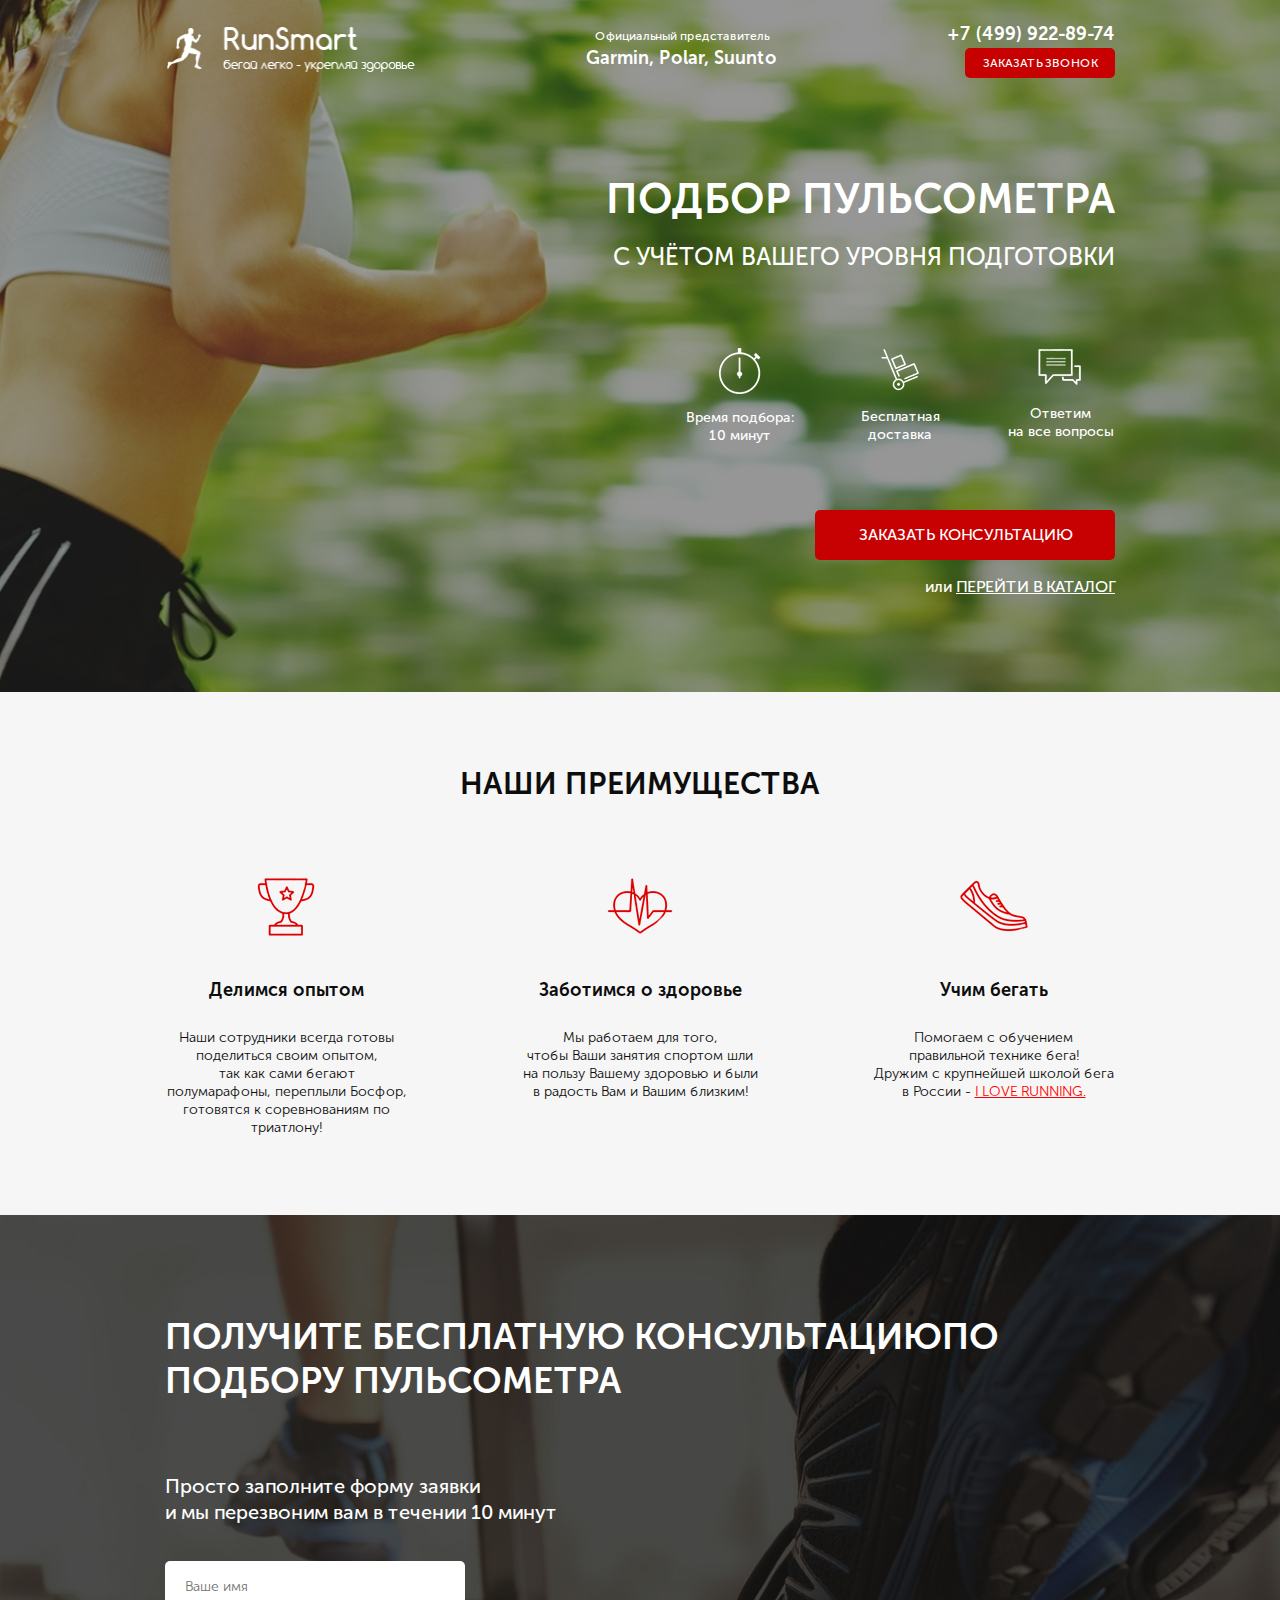
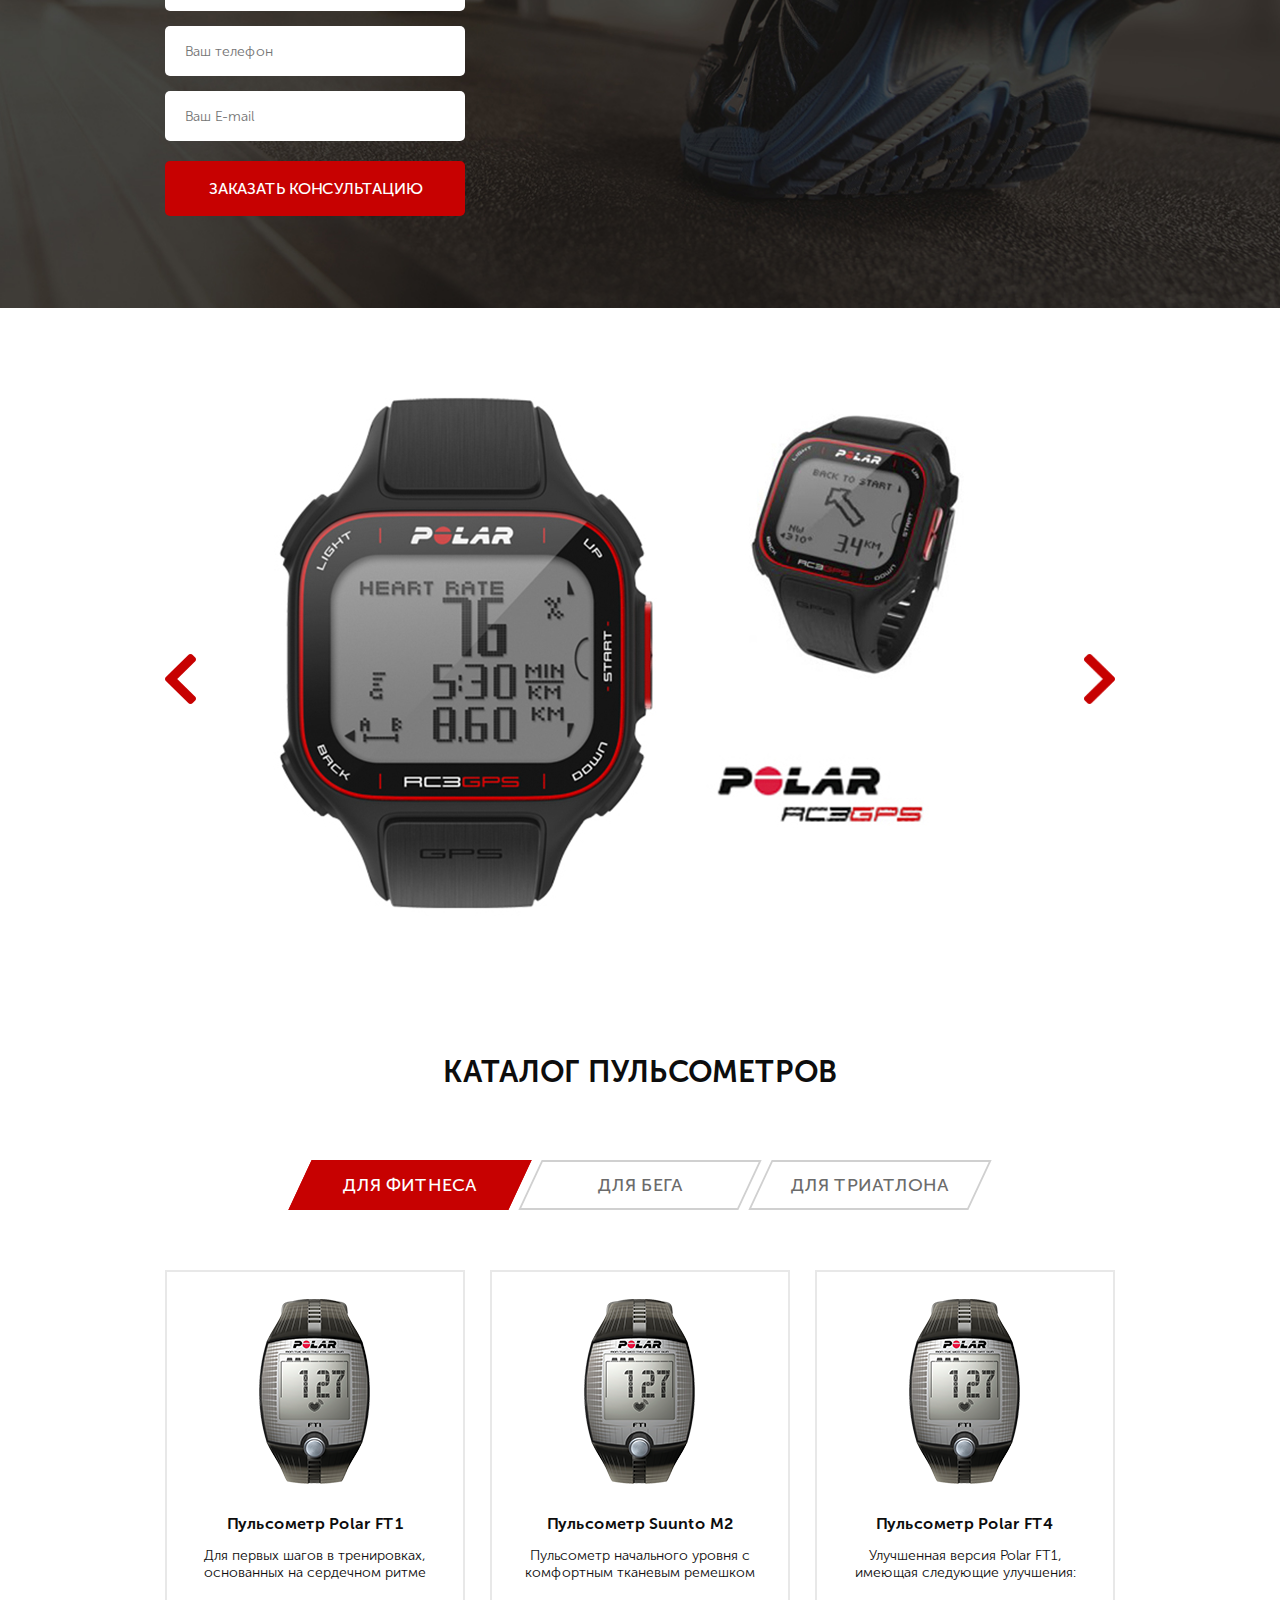
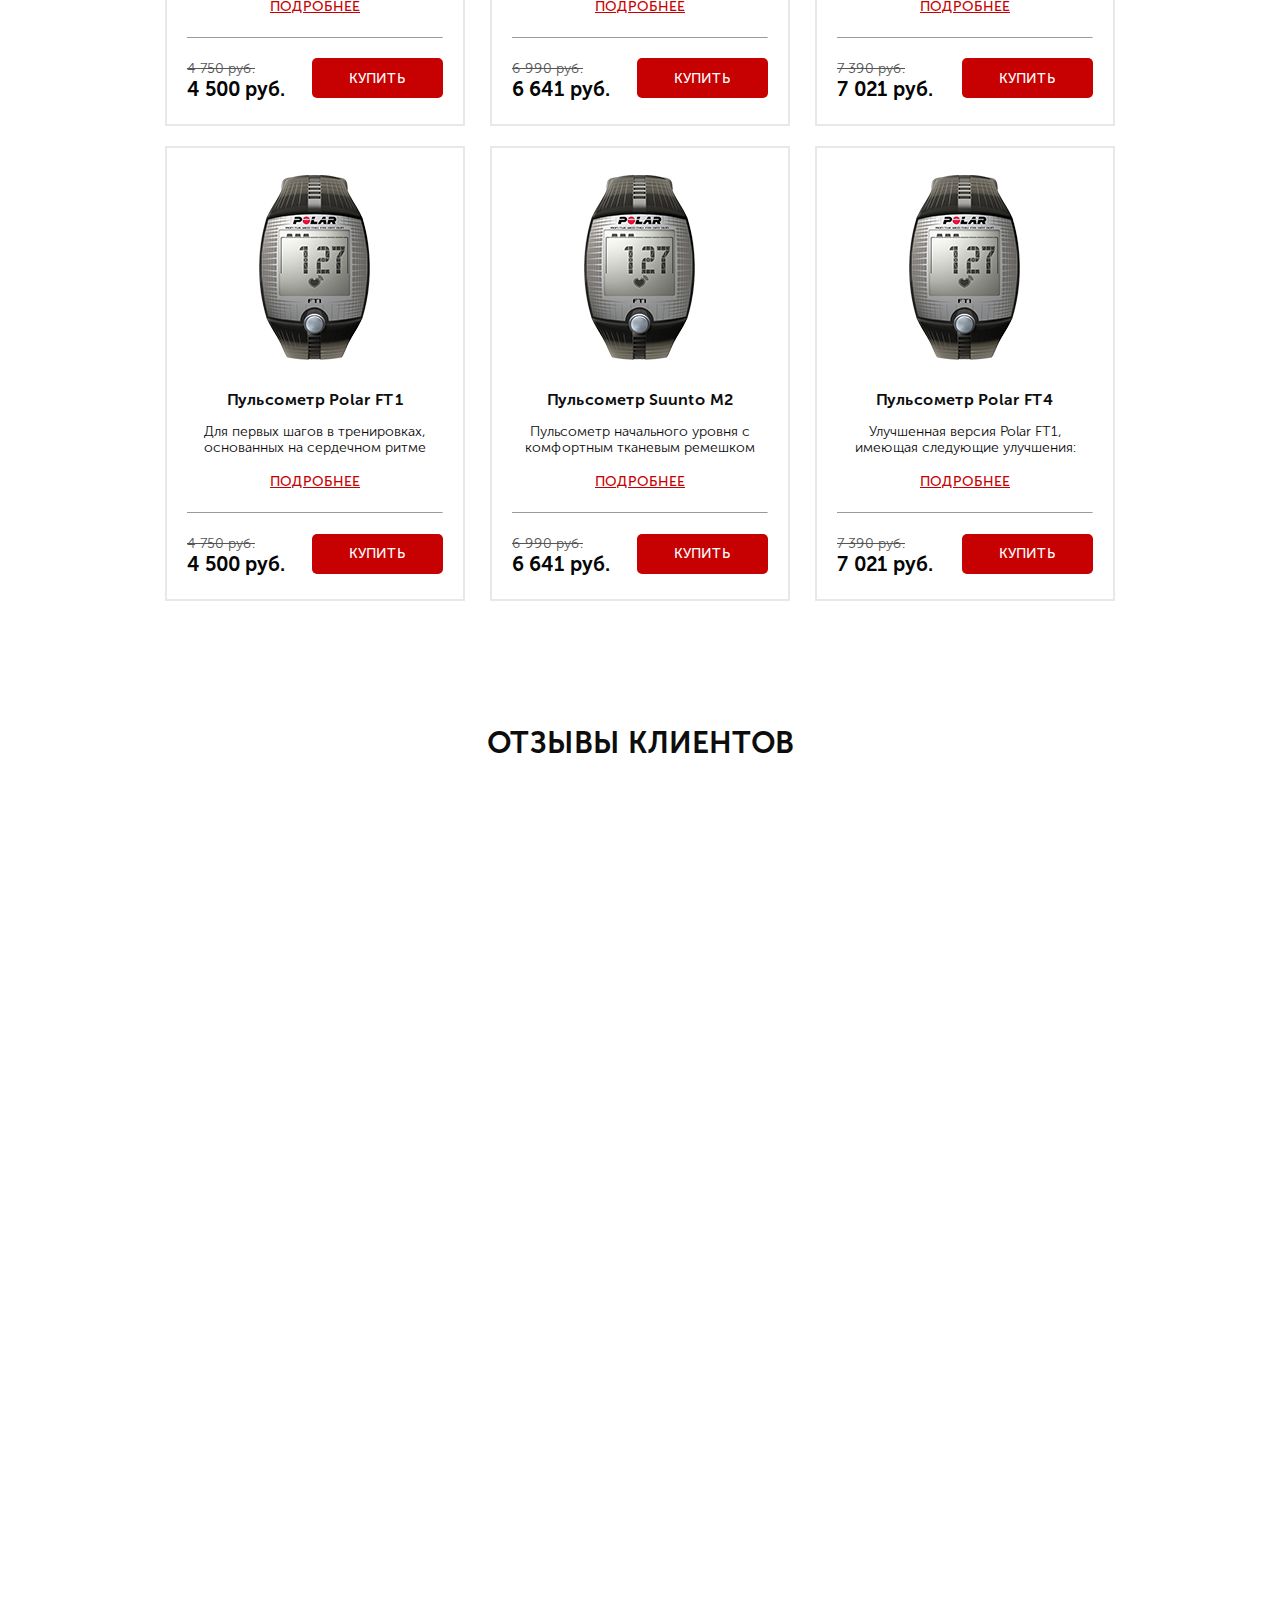
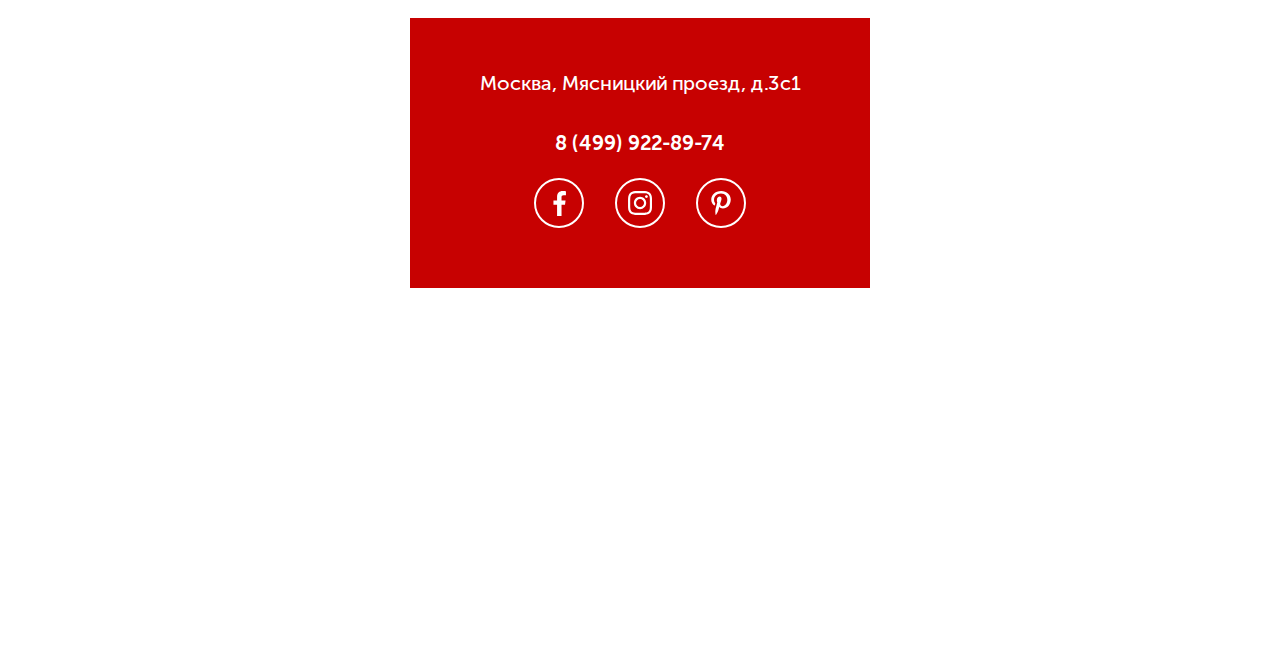
==== Pulse-1/index.html @ 92e4cddf "Add files via upload" ====
<!DOCTYPE html>
<html lang="ru">

<head>
    <meta charset="UTF-8">
    <meta http-equiv="X-UA-Compatible" content="IE=edge">
    <meta name="viewport" content="width=device-width, initial-scale=1.0">
    <title>Pulse</title>
    <link rel="stylesheet" href="css/style.min.css">
</head>

<body>

    <section id="up" class="promo">
        <div class="container">
            <header class="header">
                <a href="#" class="header__logo">
                    <img src="img/logo.png" alt="logo">
                </a>
                <div class="header__official">
                    Официальный представитель
                    <span>Garmin, Polar, Suunto</span>
                </div>
                <div class="header__contacts">
                    <a class="header__phone" href="tel:+74999228974">+7 (499) 922-89-74</a>
                    <button data-modal="consultation" class="button">заказать звонок</button>
                </div>
            </header>

            <div class="promo__wrapper">
                <h1 class="promo__header">
                    Подбор пульсометра
                </h1>
                <h2 class="promo__subheader">
                    с учётом Вашего уровня подготовки
                </h2>

                <div class="promo__icons">
                    <div class="promo__icon">
                        <img src="icons/icon1_s1.png" alt="timer">
                        Время подбора: 10 минут
                    </div>
                    <div class="promo__icon">
                        <img src="icons/icon2_s1.png" alt="hand-card">
                        Бесплатная доставка
                    </div>
                    <div class="promo__icon">
                        <img src="icons/icon3_s1.png" alt="massages">
                        Ответим <br>на все вопросы
                    </div>
                </div>

                <button data-modal="consultation" class="button button_main">заказать кОНСУЛЬТАЦИЮ</button>

                <div class="promo__link">
                    или
                    <a href="#catalog">ПЕРЕЙТИ В КАТАЛОГ</a>
                </div>
            </div>

        </div>
    </section>

    <section class="advantages">
        <div class="container">
            <h2 class="title">НАШИ ПРЕИМУЩЕСТВА</h2>
            <div class="advantages__wrapper">
                <div class="advantages__item">
                    <div class="advantages__icon advantages__icon_animated">
                        <img src="img/s2/cup.png" alt="cup">
                    </div>
                    <div class="advantages__subtitle">Делимся опытом</div>
                    <div class="advantages__descr">Наши сотрудники всегда готовы <br>поделиться своим опытом, <br>так
                        как сами бегают полумарафоны, переплыли Босфор, готовятся к соревнованиям по триатлону!</div>
                </div>
                <div class="advantages__item">
                    <div class="advantages__icon advantages__icon_animated">
                        <img src="img/s2/heart.png" alt="heart">
                    </div>
                    <div class="advantages__subtitle">Заботимся о здоровье</div>
                    <div class="advantages__descr">Мы работаем для того, <br>чтобы Ваши занятия спортом шли на пользу
                        Вашему здоровью и были в радость Вам и Вашим близким!</div>
                </div>
                <div class="advantages__item">
                    <div class="advantages__icon advantages__icon_animated">
                        <img src="img/s2/shoe.png" alt="shoe">
                    </div>
                    <div class="advantages__subtitle">Учим бегать</div>
                    <div class="advantages__descr">Помогаем с обучением <br>правильной технике бега! <br>Дружим с
                        крупнейшей школой бега в России - <a href="#">I LOVE RUNNING.</a></div>
                </div>
            </div>
        </div>
    </section>

    <section class="consultation">
        <div class="container">
            <h2 class="title title_left">Получите бесплатную консультациюпо <br>подбору пульсометра</h2>
            <div class="consultation__descr">Просто заполните форму заявки <br>и мы перезвоним вам в течении 10 минут
            </div>

            <form id="consultation-form" action="#" class="feed-form">
                <input name="name" required placeholder="Ваше имя" type="text">
                <input name="phone" required placeholder="Ваш телефон">
                <input name="email" required placeholder="Ваш E-mail" type="email">
                <button class="button button_submit">заказать кОНСУЛЬТАЦИЮ</button>
            </form>
        </div>
    </section>

    <div class="carousel">
        <div class="container">
            <div class="carousel__inner">
                <div>
                    <img src="img/slider/sd1.jpg" alt="slide">
                </div>
                <div>
                    <img src="img/slider/sd2.jpg" alt="slide">
                </div>
                <div>
                    <img src="img/slider/sd3.jpg" alt="slide">
                </div>
            </div>
            <button type="button" class="prev"><img src="img/slider/left.png" alt="arrow"></button>
            <button type="button" class="next"><img src="img/slider/right.png" alt="arrow"></button>
        </div>
    </div>

    <section id="catalog" class="catalog">
        <div class="container">
            <h2 class="title">Каталог пульсометров</h2>
            <ul class="catalog__tabs">
                <li class="catalog__tab catalog__tab_active"><div>Для фитнеса</div></li>
                <li class="catalog__tab"><div>для бега</div></li>
                <li class="catalog__tab"><div>для триатлона</div></li>
            </ul>
            <div class="catalog__content catalog__content_active">
                <div class="catalog-item">
                    <div class="catalog-item__wrapper">
                        <div class="catalog-item__content catalog-item__content_active">
                            <img src="img/s5/photo.png" alt="photo" class="catalog-item__img">
                            <div class="catalog-item__subtitle">Пульсометр Polar FT1</div>
                            <div class="catalog-item__descr">Для первых шагов в тренировках, основанных на сердечном ритме</div>
                            <a href="#" class="catalog-item__link">ПОДРОБНЕЕ</a>
                        </div>
                        <div class="catalog-item__list">
                            <ul>
                                <li>Вы услышите звуковое оповещение о нужном пульсе во время тренировки;</li>
                                <li>Вы увидите информативный графический индикатор целевых тренировочных зон пульса;</li>
                                <li>Также Вы увидите информацию о расходе калорий за тренировку;</li>
                                <li>Вы сможете посмотреть данные по 10 тренировкам.</li>
                            </ul>
                            <a class="catalog-item__back" href="#">назад</a>
                        </div>
                    </div>
                    <hr>

                    <div class="catalog-item__footer">
                        <div class="catalog-item__prices">
                            <div class="catalog-item__old-price">4 750 руб.</div>
                            <div class="catalog-item__price">4 500 руб.</div>
                        </div>
                        <button class="button button_mini">КУПИТЬ</button>
                    </div>
                </div>

                <div class="catalog-item">
                    <div class="catalog-item__wrapper">
                        <div class="catalog-item__content catalog-item__content_active">
                            <img src="img/s5/photo.png" alt="photo" class="catalog-item__img">
                            <div class="catalog-item__subtitle">Пульсометр Suunto M2</div>
                            <div class="catalog-item__descr">Пульсометр начального уровня с комфортным тканевым ремешком</div>
                            <a href="#" class="catalog-item__link">ПОДРОБНЕЕ</a>
                        </div>
                        <div class="catalog-item__list">
                            <ul>
                                <li>Вы услышите звуковое оповещение о нужном пульсе во время тренировки;</li>
                                <li>Вы увидите информативный графический индикатор целевых тренировочных зон пульса;</li>
                                <li>Также Вы увидите информацию о расходе калорий за тренировку;</li>
                                <li>Вы сможете посмотреть данные по 10 тренировкам.</li>
                            </ul>
                            <a class="catalog-item__back" href="#">назад</a>
                        </div>
                    </div>
                    <hr>

                    <div class="catalog-item__footer">
                        <div class="catalog-item__prices">
                            <div class="catalog-item__old-price">6 990 руб.</div>
                            <div class="catalog-item__price">6 641 руб.</div>
                        </div>
                        <button class="button button_mini">КУПИТЬ</button>
                    </div>
                </div>

                <div class="catalog-item">
                    <div class="catalog-item__wrapper">
                        <div class="catalog-item__content catalog-item__content_active">
                            <img src="img/s5/photo.png" alt="photo" class="catalog-item__img">
                            <div class="catalog-item__subtitle">Пульсометр Polar FT4</div>
                            <div class="catalog-item__descr">Улучшенная версия Polar FT1, имеющая следующие улучшения:</div>
                            <a href="#" class="catalog-item__link">ПОДРОБНЕЕ</a>
                        </div>
                        <div class="catalog-item__list">
                            <ul>
                                <li>Вы услышите звуковое оповещение о нужном пульсе во время тренировки;</li>
                                <li>Вы увидите информативный графический индикатор целевых тренировочных зон пульса;</li>
                                <li>Также Вы увидите информацию о расходе калорий за тренировку;</li>
                                <li>Вы сможете посмотреть данные по 10 тренировкам.</li>
                            </ul>
                            <a class="catalog-item__back" href="#">назад</a>
                        </div>
                    </div>
                    <hr>

                    <div class="catalog-item__footer">
                        <div class="catalog-item__prices">
                            <div class="catalog-item__old-price">7 390 руб.</div>
                            <div class="catalog-item__price">7 021 руб.</div>
                        </div>
                        <button class="button button_mini">КУПИТЬ</button>
                    </div>
                </div>

                <div class="catalog-item">
                    <div class="catalog-item__wrapper">
                        <div class="catalog-item__content catalog-item__content_active">
                            <img src="img/s5/photo.png" alt="photo" class="catalog-item__img">
                            <div class="catalog-item__subtitle">Пульсометр Polar FT1</div>
                            <div class="catalog-item__descr">Для первых шагов в тренировках, основанных на сердечном ритме</div>
                            <a href="#" class="catalog-item__link">ПОДРОБНЕЕ</a>
                        </div>
                        <div class="catalog-item__list">
                            <ul>
                                <li>Вы услышите звуковое оповещение о нужном пульсе во время тренировки;</li>
                                <li>Вы увидите информативный графический индикатор целевых тренировочных зон пульса;</li>
                                <li>Также Вы увидите информацию о расходе калорий за тренировку;</li>
                                <li>Вы сможете посмотреть данные по 10 тренировкам.</li>
                            </ul>
                            <a class="catalog-item__back" href="#">назад</a>
                        </div>
                    </div>
                    <hr>

                    <div class="catalog-item__footer">
                        <div class="catalog-item__prices">
                            <div class="catalog-item__old-price">4 750 руб.</div>
                            <div class="catalog-item__price">4 500 руб.</div>
                        </div>
                        <button class="button button_mini">КУПИТЬ</button>
                    </div>
                </div>

                <div class="catalog-item">
                    <div class="catalog-item__wrapper">
                        <div class="catalog-item__content catalog-item__content_active">
                            <img src="img/s5/photo.png" alt="photo" class="catalog-item__img">
                            <div class="catalog-item__subtitle">Пульсометр Suunto M2</div>
                            <div class="catalog-item__descr">Пульсометр начального уровня с комфортным тканевым ремешком</div>
                            <a href="#" class="catalog-item__link">ПОДРОБНЕЕ</a>
                        </div>
                        <div class="catalog-item__list">
                            <ul>
                                <li>Вы услышите звуковое оповещение о нужном пульсе во время тренировки;</li>
                                <li>Вы увидите информативный графический индикатор целевых тренировочных зон пульса;</li>
                                <li>Также Вы увидите информацию о расходе калорий за тренировку;</li>
                                <li>Вы сможете посмотреть данные по 10 тренировкам.</li>
                            </ul>
                            <a class="catalog-item__back" href="#">назад</a>
                        </div>
                    </div>
                    <hr>

                    <div class="catalog-item__footer">
                        <div class="catalog-item__prices">
                            <div class="catalog-item__old-price">6 990 руб.</div>
                            <div class="catalog-item__price">6 641 руб.</div>
                        </div>
                        <button class="button button_mini">КУПИТЬ</button>
                    </div>
                </div>

                <div class="catalog-item">
                    <div class="catalog-item__wrapper">
                        <div class="catalog-item__content catalog-item__content_active">
                            <img src="img/s5/photo.png" alt="photo" class="catalog-item__img">
                            <div class="catalog-item__subtitle">Пульсометр Polar FT4</div>
                            <div class="catalog-item__descr">Улучшенная версия Polar FT1, имеющая следующие улучшения:</div>
                            <a href="#" class="catalog-item__link">ПОДРОБНЕЕ</a>
                        </div>
                        <div class="catalog-item__list">
                            <ul>
                                <li>Вы услышите звуковое оповещение о нужном пульсе во время тренировки;</li>
                                <li>Вы увидите информативный графический индикатор целевых тренировочных зон пульса;</li>
                                <li>Также Вы увидите информацию о расходе калорий за тренировку;</li>
                                <li>Вы сможете посмотреть данные по 10 тренировкам.</li>
                            </ul>
                            <a class="catalog-item__back" href="#">назад</a>
                        </div>
                    </div>
                    <hr>

                    <div class="catalog-item__footer">
                        <div class="catalog-item__prices">
                            <div class="catalog-item__old-price">7 390 руб.</div>
                            <div class="catalog-item__price">7 021 руб.</div>
                        </div>
                        <button class="button button_mini">КУПИТЬ</button>
                    </div>
                </div>
            </div>
            <div class="catalog__content">
                <div class="catalog-item">
                    <div class="catalog-item__wrapper">
                        <div class="catalog-item__content catalog-item__content_active">
                            <img src="img/s5/photo.png" alt="photo" class="catalog-item__img">
                            <div class="catalog-item__subtitle">Пульсометр Suunto M2</div>
                            <div class="catalog-item__descr">Пульсометр начального уровня с комфортным тканевым ремешком</div>
                            <a href="#" class="catalog-item__link">ПОДРОБНЕЕ</a>
                        </div>
                        <div class="catalog-item__list">
                            <ul>
                                <li>Вы услышите звуковое оповещение о нужном пульсе во время тренировки;</li>
                                <li>Вы увидите информативный графический индикатор целевых тренировочных зон пульса;</li>
                                <li>Также Вы увидите информацию о расходе калорий за тренировку;</li>
                                <li>Вы сможете посмотреть данные по 10 тренировкам.</li>
                            </ul>
                            <a class="catalog-item__back" href="#">назад</a>
                        </div>
                    </div>
                    <hr>

                    <div class="catalog-item__footer">
                        <div class="catalog-item__prices">
                            <div class="catalog-item__old-price">6 990 руб.</div>
                            <div class="catalog-item__price">6 641 руб.</div>
                        </div>
                        <button class="button button_mini">КУПИТЬ</button>
                    </div>
                </div>

                <div class="catalog-item">
                    <div class="catalog-item__wrapper">
                        <div class="catalog-item__content catalog-item__content_active">
                            <img src="img/s5/photo.png" alt="photo" class="catalog-item__img">
                            <div class="catalog-item__subtitle">Пульсометр Suunto M2</div>
                            <div class="catalog-item__descr">Пульсометр начального уровня с комфортным тканевым ремешком</div>
                            <a href="#" class="catalog-item__link">ПОДРОБНЕЕ</a>
                        </div>
                        <div class="catalog-item__list">
                            <ul>
                                <li>Вы услышите звуковое оповещение о нужном пульсе во время тренировки;</li>
                                <li>Вы увидите информативный графический индикатор целевых тренировочных зон пульса;</li>
                                <li>Также Вы увидите информацию о расходе калорий за тренировку;</li>
                                <li>Вы сможете посмотреть данные по 10 тренировкам.</li>
                            </ul>
                            <a class="catalog-item__back" href="#">назад</a>
                        </div>
                    </div>
                    <hr>

                    <div class="catalog-item__footer">
                        <div class="catalog-item__prices">
                            <div class="catalog-item__old-price">6 990 руб.</div>
                            <div class="catalog-item__price">6 641 руб.</div>
                        </div>
                        <button class="button button_mini">КУПИТЬ</button>
                    </div>
                </div>
            </div>
            <div class="catalog__content">
                <div class="catalog-item">
                    <div class="catalog-item__wrapper">
                        <div class="catalog-item__content catalog-item__content_active">
                            <img src="img/s5/photo.png" alt="photo" class="catalog-item__img">
                            <div class="catalog-item__subtitle">Пульсометр Polar FT4</div>
                            <div class="catalog-item__descr">Улучшенная версия Polar FT1, имеющая следующие улучшения:</div>
                            <a href="#" class="catalog-item__link">ПОДРОБНЕЕ</a>
                        </div>
                        <div class="catalog-item__list">
                            <ul>
                                <li>Вы услышите звуковое оповещение о нужном пульсе во время тренировки;</li>
                                <li>Вы увидите информативный графический индикатор целевых тренировочных зон пульса;</li>
                                <li>Также Вы увидите информацию о расходе калорий за тренировку;</li>
                                <li>Вы сможете посмотреть данные по 10 тренировкам.</li>
                            </ul>
                            <a class="catalog-item__back" href="#">назад</a>
                        </div>
                    </div>
                    <hr>

                    <div class="catalog-item__footer">
                        <div class="catalog-item__prices">
                            <div class="catalog-item__old-price">7 390 руб.</div>
                            <div class="catalog-item__price">7 021 руб.</div>
                        </div>
                        <button class="button button_mini">КУПИТЬ</button>
                    </div>
                </div>
            </div>
        </div>
    </section>

    <section class="reviews">
        <div class="container">
            <h2 class="title">отзывы клиентов</h2>
            <div class="reviews__wrapper">
                <div class="reviews__item wow animate__animated animate__fadeInUp" data-wow-duration='2s' data-wow-delay='1s'>
                    <div class="reviews__photo">
                        <img src="img/s6/photo_1.jpg" alt="photo">
                    </div>
                    <div class="reviews__content">
                        <div class="reviews__name">Ирина Иванченко</div>
                        <div class="reviews__marathon">2 полумарафона</div>
                        <div class="reviews__text">Не знала, что себе купить - обратилась к ребятам из RunSmart - подобрали пульсометр, который подошёл именно под мои цели и финансовые возможности. Через некоторое время решила обновить гаджет - не раздумывая обратилась туда же. <br><br>
                        Новые цели - новый гаджет! <br><br> 
                        Спасибо, RunSmart!</div>
                    </div>
                </div>

                <div class="reviews__item wow animate__animated animate__fadeInUp" data-wow-duration='2s' data-wow-delay='1.2s'>
                    <div class="reviews__photo">
                        <img src="img/s6/photo_2.jpg" alt="photo">
                    </div>
                    <div class="reviews__content">
                        <div class="reviews__name">Иван Сёмочкин</div>
                        <div class="reviews__marathon">1 полумарафон</div>
                        <div class="reviews__text">Крутая штука-пульсометр. Обычно без них бегал. Оказывается только хуже себе делал. Купил пульсометр, ещё в подарок получил тренировку. Со мной вместе провели первую тренировку, научили пользоваться новым гаджетом. Также объяснили основы анатомии, составили план тренировок на месяц вперёд.<br><br>
                        С ними подготовился к своему первому полумарафону! Спасибо!!!</div>
                    </div>
                </div>

                <div class="reviews__item wow animate__animated animate__fadeInUp" data-wow-duration='2s' data-wow-delay='1.5s'>
                    <div class="reviews__photo">
                        <img src="img/s6/photo_3.jpg" alt="photo">
                    </div>
                    <div class="reviews__content">
                        <div class="reviews__name">Юлия Дашкина</div>
                        <div class="reviews__marathon">2 полумарафона</div>
                        <div class="reviews__text">Долго не могла начать бегать, т.к. до этого несколько раз начинала, но становилось тяжело и я бросала. От друзей услышала о RunSmart и о беге с контролем пульса и решила попробовать. <br><br>
                        Позвонила, ребята поинтересовались моими целями и подобрали очень интересный вариант со скидкой! Теперь бегаю и наслаждаюсь бегом! Пробежала уже 2 полумарафона и несколько более коротких забегов и не намерена останавливаться! <br><br>
                        Спасибо!!!</div>
                    </div>
                </div>
            </div>
        </div>
    </section>

    <footer class="footer">
        <div class="footer__map">
            <iframe src="https://www.google.com/maps/embed?pb=!1m18!1m12!1m3!1d2244.430481195992!2d37.644807315931104!3d55.76839498055754!2m3!1f0!2f0!3f0!3m2!1i1024!2i768!4f13.1!3m3!1m2!1s0x46b54a636edcd2ad%3A0x4c2ca101e2c8c617!2z0JzRj9GB0L3QuNGG0LrQuNC5INC_0YAt0LQsIDQvMywg0JzQvtGB0LrQstCwLCDQoNC-0YHRgdC40Y8sIDEwNzA3OA!5e0!3m2!1sru!2sua!4v1632212791456!5m2!1sru!2sua" height="630" style="border:0;" allowfullscreen="" loading="lazy"></iframe>
        </div>
        <div class="footer__info">
            <address class="footer__addr">Москва, Мясницкий проезд, д.3с1</address>
            <a class="footer__phone" href="tel:84999228974">8 (499) 922-89-74</a>
            <div class="footer__social">
                <a href="#" class="footer__social-item"><img src="icons/facebook.svg" alt="facebook"></a>
                <a href="#" class="footer__social-item"><img src="icons/instagram.svg" alt="instagram"></a>
                <a href="#" class="footer__social-item"><img src="icons/pinterest.svg" alt="pinterest"></a>
            </div>
        </div>
    </footer>

    <div class="overlay">
        <div class="modal" id="consultation">
            <div class="modal__close">&times;</div>
            <div class="modal__subtitle">Просто заполните форму заявки</div>
            <div class="modal__descr">и мы перезвоним вам в течении 10 минут</div>
            <form action="#" class="feed-form feed-form_mt25">
                <input name="name" placeholder="Ваше имя" type="text">
                <input name="phone" placeholder="Ваш телефон">
                <input name="email" placeholder="Ваш E-mail" type="email">
                <button class="button button_submit">заказать кОНСУЛЬТАЦИЮ</button>
            </form>
        </div>

        <div class="modal" id="order">
            <div class="modal__close">&times;</div>
            <div class="modal__subtitle">Ваш заказ:</div>
            <div class="modal__descr">Пульсометр Polar FT1</div>
            <form action="#" class="feed-form feed-form_mt25">
                <input name="name" required placeholder="Ваше имя" type="text">
                <input name="phone" required placeholder="Ваш телефон">
                <input name="email" required placeholder="Ваш E-mail" type="email">
                <button class="button button_submit">Купить</button>
            </form>
        </div>

        <div class="modal modal_mini" id="thanks">
            <div class="modal__close">&times;</div>
            <div class="modal__subtitle">Спасибо за вашу заявку!</div>
            <div class="modal__descr">Наш менеджер свяжется с вами в ближайшее время!</div>
        </div>
    </div>

    <a href="#up" class="pageup"><img src="icons/circle-up.svg" alt="up"></a>
    

    <script src="js/jquery.min.js"></script>
    <!-- <script src="https://code.jquery.com/jquery-1.11.0.min.js"></script>
    <script src="https://code.jquery.com/jquery-migrate-1.2.1.min.js"></script> -->
    <!-- <script src="js/slick.min.js"></script> -->
    <script src="js/tiny-slider.js"></script>
    <script src="js/wow.min.js"></script>
    <script src="js/jquery.maskedinput.min.js"></script>
    <script src="js/jquery.validate.min.js"></script>
    <script src="js/script.js"></script>
</body>

</html>
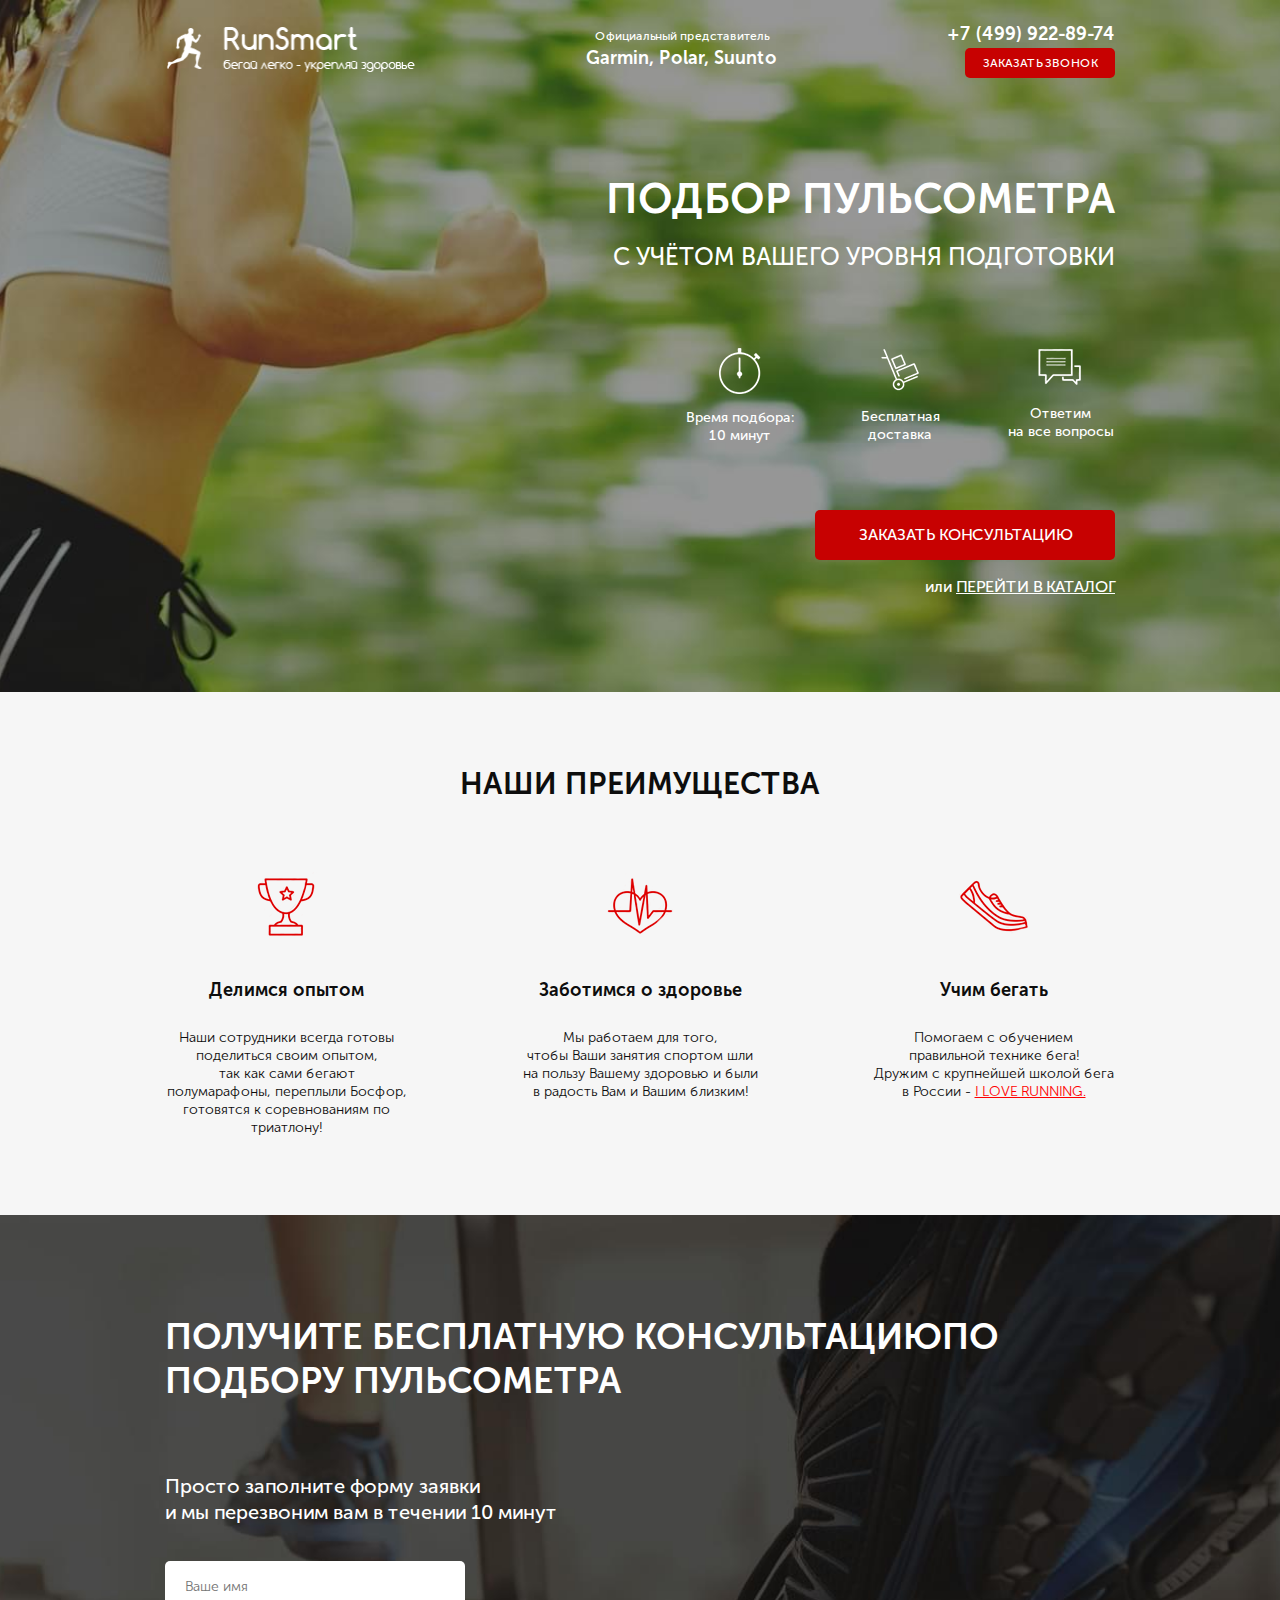
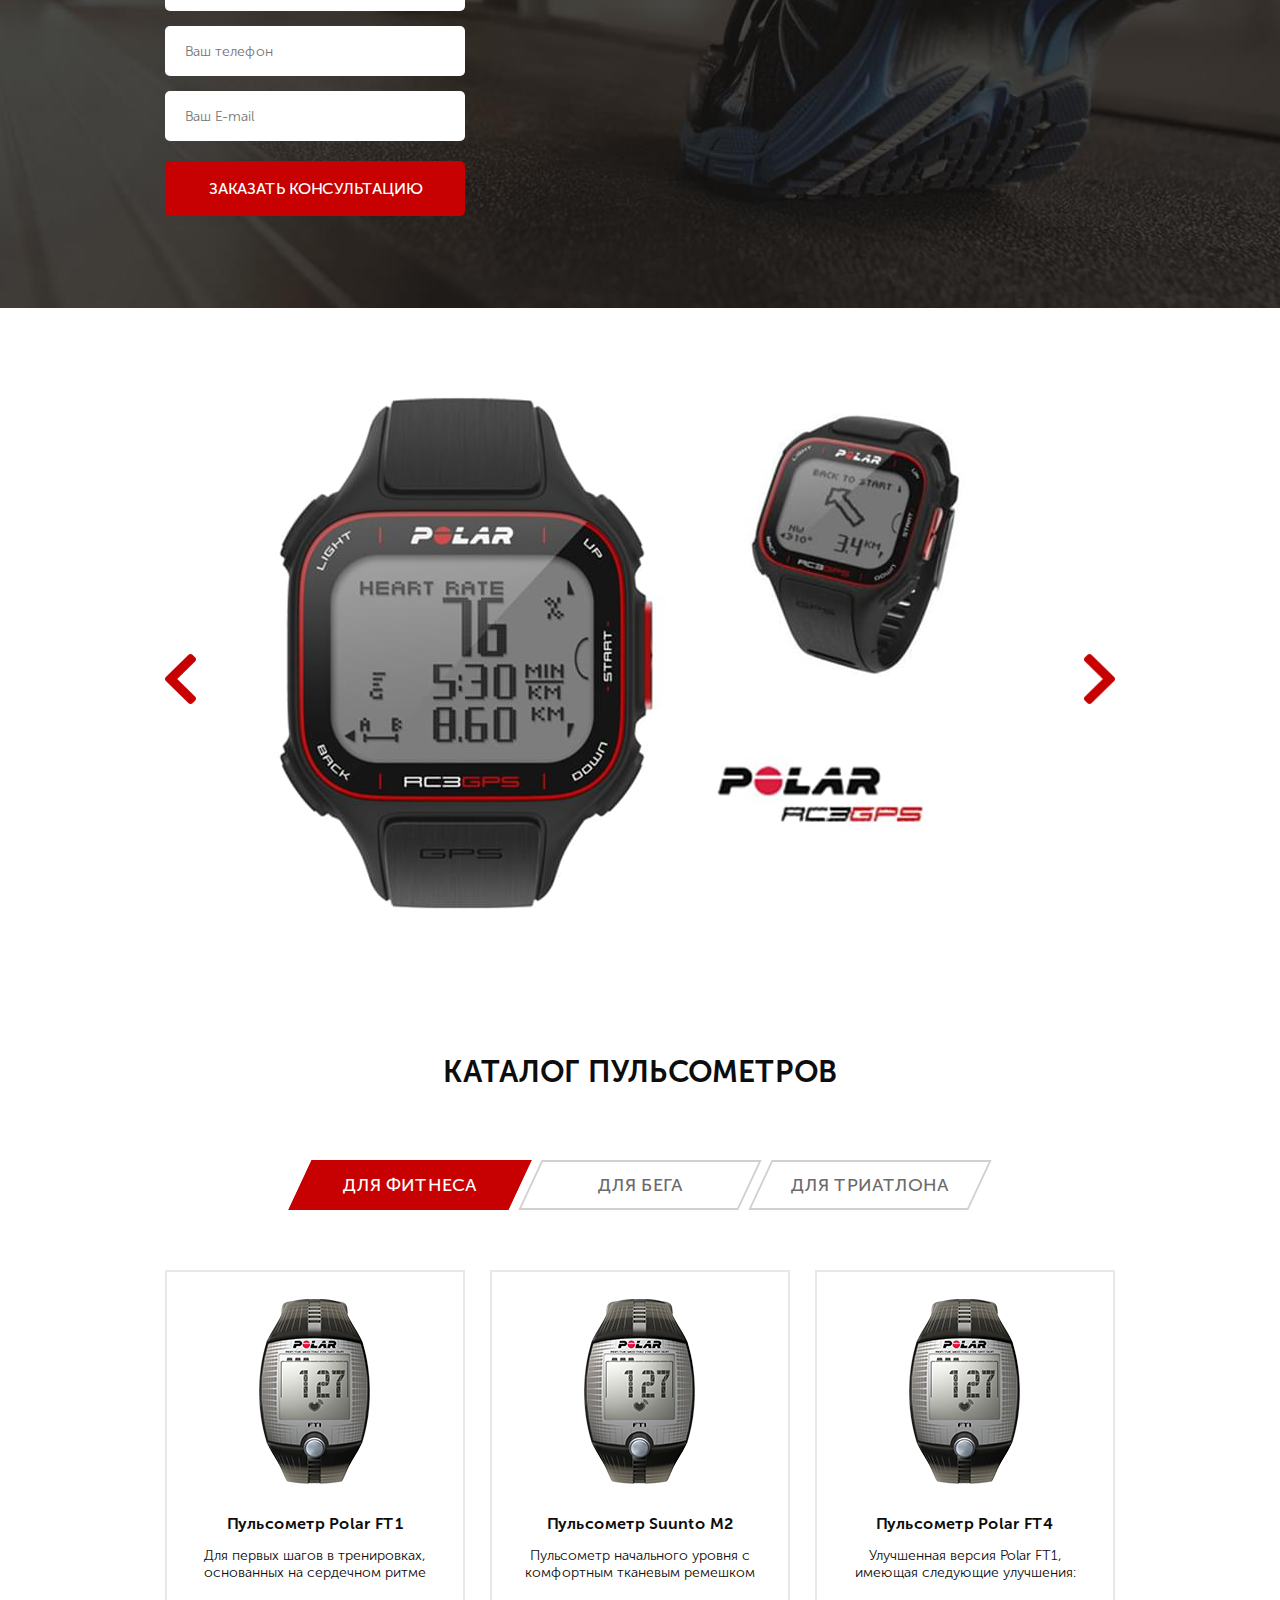
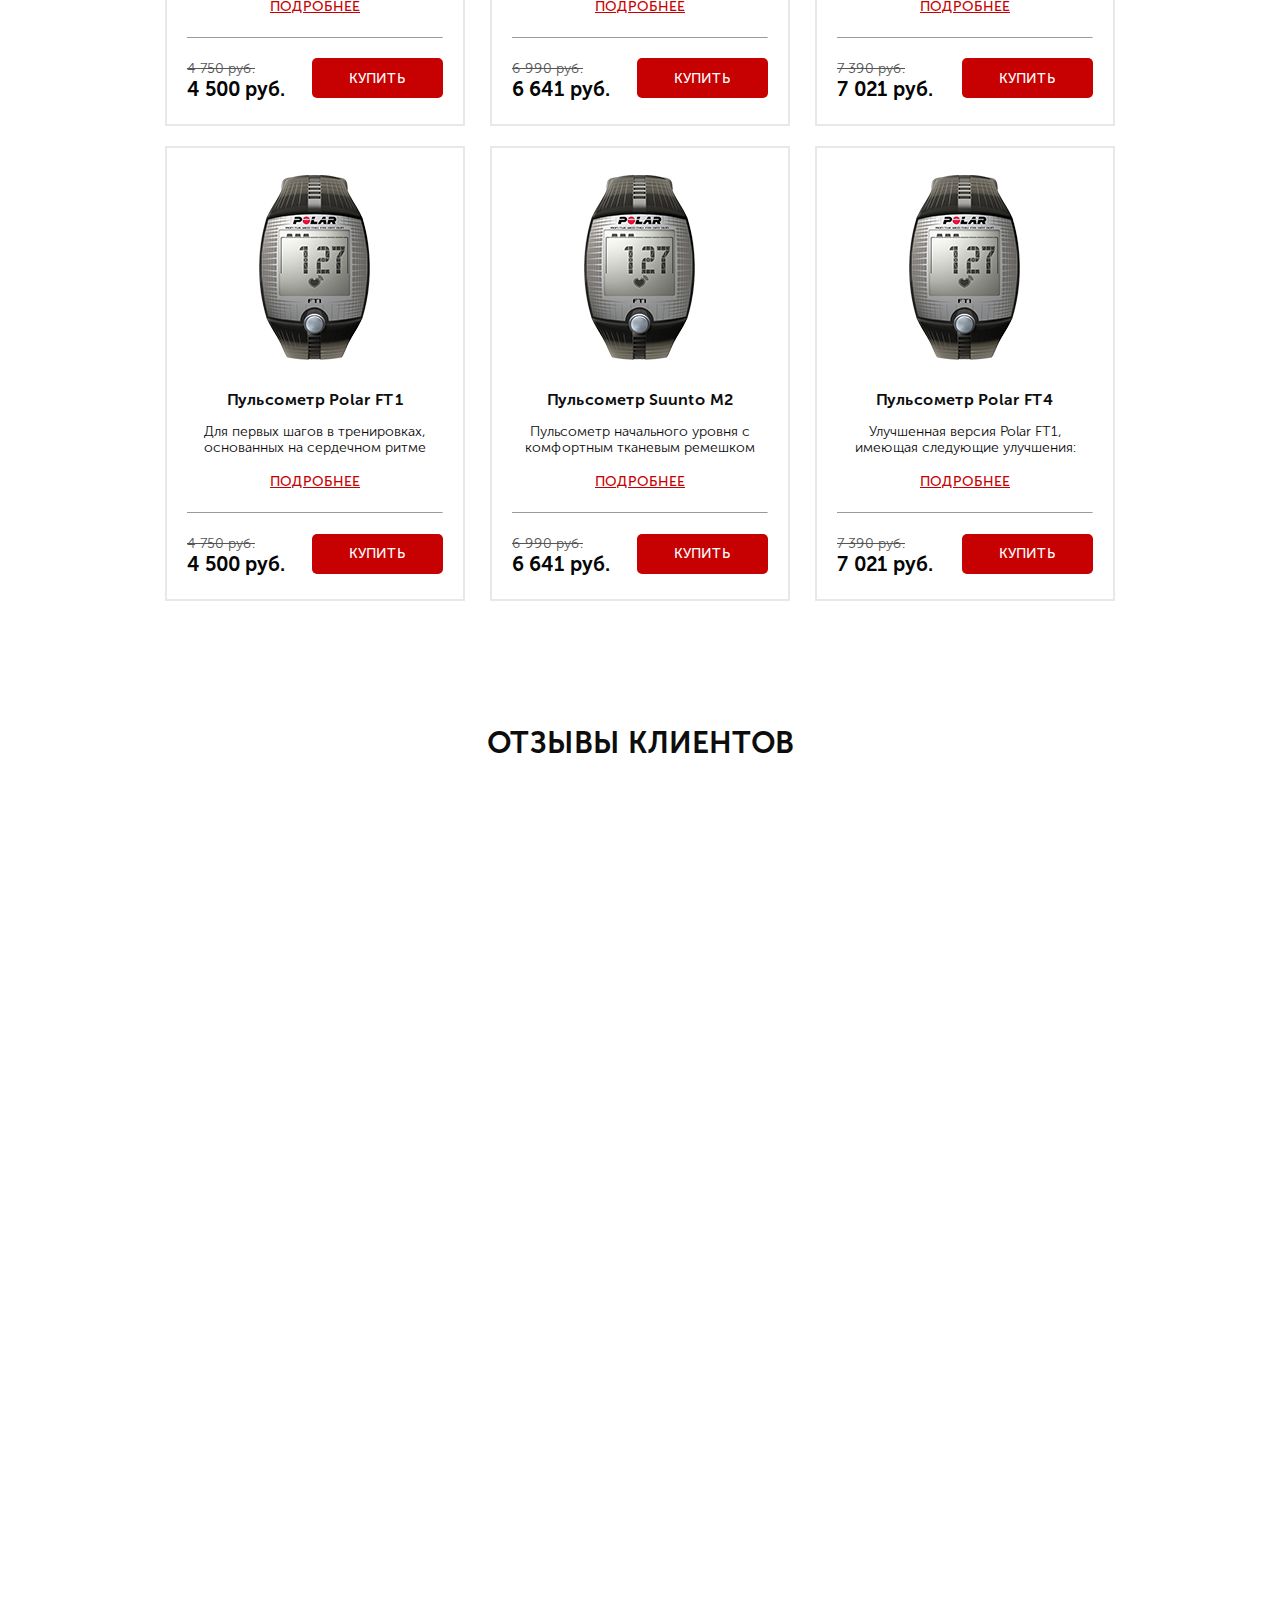
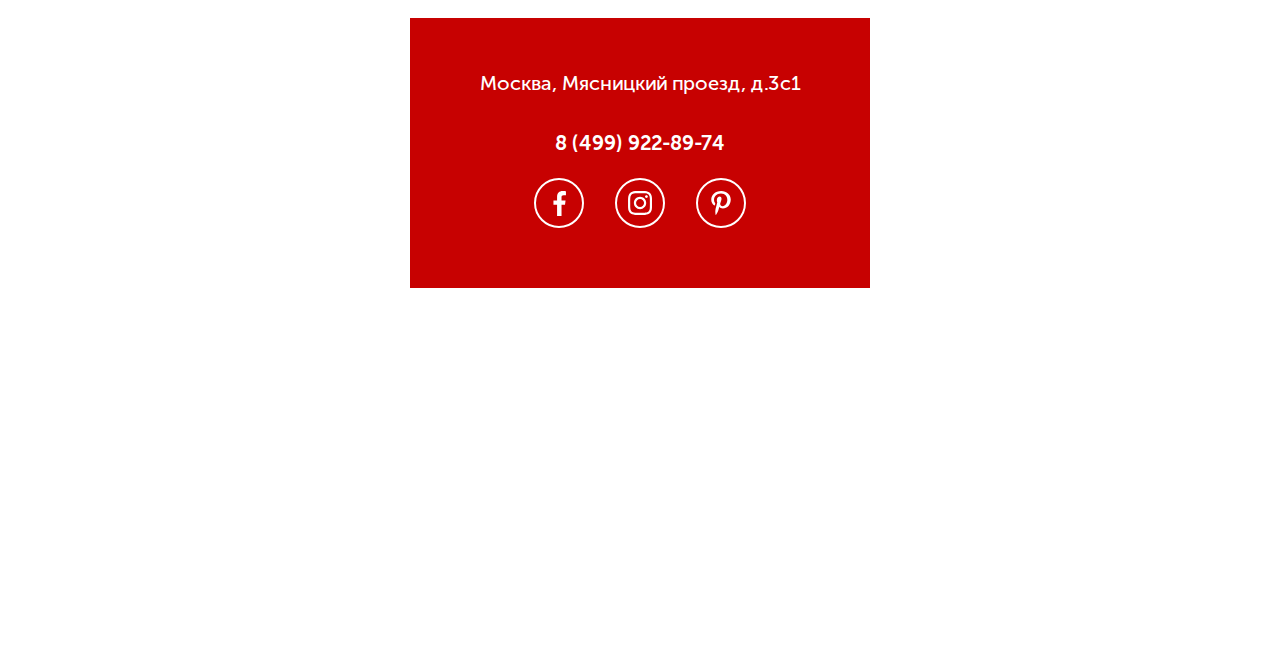
==== commit 971e4490: "Add files via upload" ====
--- a/Pulse-1/index.html
+++ b/Pulse-1/index.html
@@ -1,510 +1,2 @@
-<!DOCTYPE html>
-<html lang="ru">
-
-<head>
-    <meta charset="UTF-8">
-    <meta http-equiv="X-UA-Compatible" content="IE=edge">
-    <meta name="viewport" content="width=device-width, initial-scale=1.0">
-    <title>Pulse</title>
-    <link rel="stylesheet" href="css/style.min.css">
-</head>
-
-<body>
-
-    <section id="up" class="promo">
-        <div class="container">
-            <header class="header">
-                <a href="#" class="header__logo">
-                    <img src="img/logo.png" alt="logo">
-                </a>
-                <div class="header__official">
-                    Официальный представитель
-                    <span>Garmin, Polar, Suunto</span>
-                </div>
-                <div class="header__contacts">
-                    <a class="header__phone" href="tel:+74999228974">+7 (499) 922-89-74</a>
-                    <button data-modal="consultation" class="button">заказать звонок</button>
-                </div>
-            </header>
-
-            <div class="promo__wrapper">
-                <h1 class="promo__header">
-                    Подбор пульсометра
-                </h1>
-                <h2 class="promo__subheader">
-                    с учётом Вашего уровня подготовки
-                </h2>
-
-                <div class="promo__icons">
-                    <div class="promo__icon">
-                        <img src="icons/icon1_s1.png" alt="timer">
-                        Время подбора: 10 минут
-                    </div>
-                    <div class="promo__icon">
-                        <img src="icons/icon2_s1.png" alt="hand-card">
-                        Бесплатная доставка
-                    </div>
-                    <div class="promo__icon">
-                        <img src="icons/icon3_s1.png" alt="massages">
-                        Ответим <br>на все вопросы
-                    </div>
-                </div>
-
-                <button data-modal="consultation" class="button button_main">заказать кОНСУЛЬТАЦИЮ</button>
-
-                <div class="promo__link">
-                    или
-                    <a href="#catalog">ПЕРЕЙТИ В КАТАЛОГ</a>
-                </div>
-            </div>
-
-        </div>
-    </section>
-
-    <section class="advantages">
-        <div class="container">
-            <h2 class="title">НАШИ ПРЕИМУЩЕСТВА</h2>
-            <div class="advantages__wrapper">
-                <div class="advantages__item">
-                    <div class="advantages__icon advantages__icon_animated">
-                        <img src="img/s2/cup.png" alt="cup">
-                    </div>
-                    <div class="advantages__subtitle">Делимся опытом</div>
-                    <div class="advantages__descr">Наши сотрудники всегда готовы <br>поделиться своим опытом, <br>так
-                        как сами бегают полумарафоны, переплыли Босфор, готовятся к соревнованиям по триатлону!</div>
-                </div>
-                <div class="advantages__item">
-                    <div class="advantages__icon advantages__icon_animated">
-                        <img src="img/s2/heart.png" alt="heart">
-                    </div>
-                    <div class="advantages__subtitle">Заботимся о здоровье</div>
-                    <div class="advantages__descr">Мы работаем для того, <br>чтобы Ваши занятия спортом шли на пользу
-                        Вашему здоровью и были в радость Вам и Вашим близким!</div>
-                </div>
-                <div class="advantages__item">
-                    <div class="advantages__icon advantages__icon_animated">
-                        <img src="img/s2/shoe.png" alt="shoe">
-                    </div>
-                    <div class="advantages__subtitle">Учим бегать</div>
-                    <div class="advantages__descr">Помогаем с обучением <br>правильной технике бега! <br>Дружим с
-                        крупнейшей школой бега в России - <a href="#">I LOVE RUNNING.</a></div>
-                </div>
-            </div>
-        </div>
-    </section>
-
-    <section class="consultation">
-        <div class="container">
-            <h2 class="title title_left">Получите бесплатную консультациюпо <br>подбору пульсометра</h2>
-            <div class="consultation__descr">Просто заполните форму заявки <br>и мы перезвоним вам в течении 10 минут
-            </div>
-
-            <form id="consultation-form" action="#" class="feed-form">
-                <input name="name" required placeholder="Ваше имя" type="text">
-                <input name="phone" required placeholder="Ваш телефон">
-                <input name="email" required placeholder="Ваш E-mail" type="email">
-                <button class="button button_submit">заказать кОНСУЛЬТАЦИЮ</button>
-            </form>
-        </div>
-    </section>
-
-    <div class="carousel">
-        <div class="container">
-            <div class="carousel__inner">
-                <div>
-                    <img src="img/slider/sd1.jpg" alt="slide">
-                </div>
-                <div>
-                    <img src="img/slider/sd2.jpg" alt="slide">
-                </div>
-                <div>
-                    <img src="img/slider/sd3.jpg" alt="slide">
-                </div>
-            </div>
-            <button type="button" class="prev"><img src="img/slider/left.png" alt="arrow"></button>
-            <button type="button" class="next"><img src="img/slider/right.png" alt="arrow"></button>
-        </div>
-    </div>
-
-    <section id="catalog" class="catalog">
-        <div class="container">
-            <h2 class="title">Каталог пульсометров</h2>
-            <ul class="catalog__tabs">
-                <li class="catalog__tab catalog__tab_active"><div>Для фитнеса</div></li>
-                <li class="catalog__tab"><div>для бега</div></li>
-                <li class="catalog__tab"><div>для триатлона</div></li>
-            </ul>
-            <div class="catalog__content catalog__content_active">
-                <div class="catalog-item">
-                    <div class="catalog-item__wrapper">
-                        <div class="catalog-item__content catalog-item__content_active">
-                            <img src="img/s5/photo.png" alt="photo" class="catalog-item__img">
-                            <div class="catalog-item__subtitle">Пульсометр Polar FT1</div>
-                            <div class="catalog-item__descr">Для первых шагов в тренировках, основанных на сердечном ритме</div>
-                            <a href="#" class="catalog-item__link">ПОДРОБНЕЕ</a>
-                        </div>
-                        <div class="catalog-item__list">
-                            <ul>
-                                <li>Вы услышите звуковое оповещение о нужном пульсе во время тренировки;</li>
-                                <li>Вы увидите информативный графический индикатор целевых тренировочных зон пульса;</li>
-                                <li>Также Вы увидите информацию о расходе калорий за тренировку;</li>
-                                <li>Вы сможете посмотреть данные по 10 тренировкам.</li>
-                            </ul>
-                            <a class="catalog-item__back" href="#">назад</a>
-                        </div>
-                    </div>
-                    <hr>
-
-                    <div class="catalog-item__footer">
-                        <div class="catalog-item__prices">
-                            <div class="catalog-item__old-price">4 750 руб.</div>
-                            <div class="catalog-item__price">4 500 руб.</div>
-                        </div>
-                        <button class="button button_mini">КУПИТЬ</button>
-                    </div>
-                </div>
-
-                <div class="catalog-item">
-                    <div class="catalog-item__wrapper">
-                        <div class="catalog-item__content catalog-item__content_active">
-                            <img src="img/s5/photo.png" alt="photo" class="catalog-item__img">
-                            <div class="catalog-item__subtitle">Пульсометр Suunto M2</div>
-                            <div class="catalog-item__descr">Пульсометр начального уровня с комфортным тканевым ремешком</div>
-                            <a href="#" class="catalog-item__link">ПОДРОБНЕЕ</a>
-                        </div>
-                        <div class="catalog-item__list">
-                            <ul>
-                                <li>Вы услышите звуковое оповещение о нужном пульсе во время тренировки;</li>
-                                <li>Вы увидите информативный графический индикатор целевых тренировочных зон пульса;</li>
-                                <li>Также Вы увидите информацию о расходе калорий за тренировку;</li>
-                                <li>Вы сможете посмотреть данные по 10 тренировкам.</li>
-                            </ul>
-                            <a class="catalog-item__back" href="#">назад</a>
-                        </div>
-                    </div>
-                    <hr>
-
-                    <div class="catalog-item__footer">
-                        <div class="catalog-item__prices">
-                            <div class="catalog-item__old-price">6 990 руб.</div>
-                            <div class="catalog-item__price">6 641 руб.</div>
-                        </div>
-                        <button class="button button_mini">КУПИТЬ</button>
-                    </div>
-                </div>
-
-                <div class="catalog-item">
-                    <div class="catalog-item__wrapper">
-                        <div class="catalog-item__content catalog-item__content_active">
-                            <img src="img/s5/photo.png" alt="photo" class="catalog-item__img">
-                            <div class="catalog-item__subtitle">Пульсометр Polar FT4</div>
-                            <div class="catalog-item__descr">Улучшенная версия Polar FT1, имеющая следующие улучшения:</div>
-                            <a href="#" class="catalog-item__link">ПОДРОБНЕЕ</a>
-                        </div>
-                        <div class="catalog-item__list">
-                            <ul>
-                                <li>Вы услышите звуковое оповещение о нужном пульсе во время тренировки;</li>
-                                <li>Вы увидите информативный графический индикатор целевых тренировочных зон пульса;</li>
-                                <li>Также Вы увидите информацию о расходе калорий за тренировку;</li>
-                                <li>Вы сможете посмотреть данные по 10 тренировкам.</li>
-                            </ul>
-                            <a class="catalog-item__back" href="#">назад</a>
-                        </div>
-                    </div>
-                    <hr>
-
-                    <div class="catalog-item__footer">
-                        <div class="catalog-item__prices">
-                            <div class="catalog-item__old-price">7 390 руб.</div>
-                            <div class="catalog-item__price">7 021 руб.</div>
-                        </div>
-                        <button class="button button_mini">КУПИТЬ</button>
-                    </div>
-                </div>
-
-                <div class="catalog-item">
-                    <div class="catalog-item__wrapper">
-                        <div class="catalog-item__content catalog-item__content_active">
-                            <img src="img/s5/photo.png" alt="photo" class="catalog-item__img">
-                            <div class="catalog-item__subtitle">Пульсометр Polar FT1</div>
-                            <div class="catalog-item__descr">Для первых шагов в тренировках, основанных на сердечном ритме</div>
-                            <a href="#" class="catalog-item__link">ПОДРОБНЕЕ</a>
-                        </div>
-                        <div class="catalog-item__list">
-                            <ul>
-                                <li>Вы услышите звуковое оповещение о нужном пульсе во время тренировки;</li>
-                                <li>Вы увидите информативный графический индикатор целевых тренировочных зон пульса;</li>
-                                <li>Также Вы увидите информацию о расходе калорий за тренировку;</li>
-                                <li>Вы сможете посмотреть данные по 10 тренировкам.</li>
-                            </ul>
-                            <a class="catalog-item__back" href="#">назад</a>
-                        </div>
-                    </div>
-                    <hr>
-
-                    <div class="catalog-item__footer">
-                        <div class="catalog-item__prices">
-                            <div class="catalog-item__old-price">4 750 руб.</div>
-                            <div class="catalog-item__price">4 500 руб.</div>
-                        </div>
-                        <button class="button button_mini">КУПИТЬ</button>
-                    </div>
-                </div>
-
-                <div class="catalog-item">
-                    <div class="catalog-item__wrapper">
-                        <div class="catalog-item__content catalog-item__content_active">
-                            <img src="img/s5/photo.png" alt="photo" class="catalog-item__img">
-                            <div class="catalog-item__subtitle">Пульсометр Suunto M2</div>
-                            <div class="catalog-item__descr">Пульсометр начального уровня с комфортным тканевым ремешком</div>
-                            <a href="#" class="catalog-item__link">ПОДРОБНЕЕ</a>
-                        </div>
-                        <div class="catalog-item__list">
-                            <ul>
-                                <li>Вы услышите звуковое оповещение о нужном пульсе во время тренировки;</li>
-                                <li>Вы увидите информативный графический индикатор целевых тренировочных зон пульса;</li>
-                                <li>Также Вы увидите информацию о расходе калорий за тренировку;</li>
-                                <li>Вы сможете посмотреть данные по 10 тренировкам.</li>
-                            </ul>
-                            <a class="catalog-item__back" href="#">назад</a>
-                        </div>
-                    </div>
-                    <hr>
-
-                    <div class="catalog-item__footer">
-                        <div class="catalog-item__prices">
-                            <div class="catalog-item__old-price">6 990 руб.</div>
-                            <div class="catalog-item__price">6 641 руб.</div>
-                        </div>
-                        <button class="button button_mini">КУПИТЬ</button>
-                    </div>
-                </div>
-
-                <div class="catalog-item">
-                    <div class="catalog-item__wrapper">
-                        <div class="catalog-item__content catalog-item__content_active">
-                            <img src="img/s5/photo.png" alt="photo" class="catalog-item__img">
-                            <div class="catalog-item__subtitle">Пульсометр Polar FT4</div>
-                            <div class="catalog-item__descr">Улучшенная версия Polar FT1, имеющая следующие улучшения:</div>
-                            <a href="#" class="catalog-item__link">ПОДРОБНЕЕ</a>
-                        </div>
-                        <div class="catalog-item__list">
-                            <ul>
-                                <li>Вы услышите звуковое оповещение о нужном пульсе во время тренировки;</li>
-                                <li>Вы увидите информативный графический индикатор целевых тренировочных зон пульса;</li>
-                                <li>Также Вы увидите информацию о расходе калорий за тренировку;</li>
-                                <li>Вы сможете посмотреть данные по 10 тренировкам.</li>
-                            </ul>
-                            <a class="catalog-item__back" href="#">назад</a>
-                        </div>
-                    </div>
-                    <hr>
-
-                    <div class="catalog-item__footer">
-                        <div class="catalog-item__prices">
-                            <div class="catalog-item__old-price">7 390 руб.</div>
-                            <div class="catalog-item__price">7 021 руб.</div>
-                        </div>
-                        <button class="button button_mini">КУПИТЬ</button>
-                    </div>
-                </div>
-            </div>
-            <div class="catalog__content">
-                <div class="catalog-item">
-                    <div class="catalog-item__wrapper">
-                        <div class="catalog-item__content catalog-item__content_active">
-                            <img src="img/s5/photo.png" alt="photo" class="catalog-item__img">
-                            <div class="catalog-item__subtitle">Пульсометр Suunto M2</div>
-                            <div class="catalog-item__descr">Пульсометр начального уровня с комфортным тканевым ремешком</div>
-                            <a href="#" class="catalog-item__link">ПОДРОБНЕЕ</a>
-                        </div>
-                        <div class="catalog-item__list">
-                            <ul>
-                                <li>Вы услышите звуковое оповещение о нужном пульсе во время тренировки;</li>
-                                <li>Вы увидите информативный графический индикатор целевых тренировочных зон пульса;</li>
-                                <li>Также Вы увидите информацию о расходе калорий за тренировку;</li>
-                                <li>Вы сможете посмотреть данные по 10 тренировкам.</li>
-                            </ul>
-                            <a class="catalog-item__back" href="#">назад</a>
-                        </div>
-                    </div>
-                    <hr>
-
-                    <div class="catalog-item__footer">
-                        <div class="catalog-item__prices">
-                            <div class="catalog-item__old-price">6 990 руб.</div>
-                            <div class="catalog-item__price">6 641 руб.</div>
-                        </div>
-                        <button class="button button_mini">КУПИТЬ</button>
-                    </div>
-                </div>
-
-                <div class="catalog-item">
-                    <div class="catalog-item__wrapper">
-                        <div class="catalog-item__content catalog-item__content_active">
-                            <img src="img/s5/photo.png" alt="photo" class="catalog-item__img">
-                            <div class="catalog-item__subtitle">Пульсометр Suunto M2</div>
-                            <div class="catalog-item__descr">Пульсометр начального уровня с комфортным тканевым ремешком</div>
-                            <a href="#" class="catalog-item__link">ПОДРОБНЕЕ</a>
-                        </div>
-                        <div class="catalog-item__list">
-                            <ul>
-                                <li>Вы услышите звуковое оповещение о нужном пульсе во время тренировки;</li>
-                                <li>Вы увидите информативный графический индикатор целевых тренировочных зон пульса;</li>
-                                <li>Также Вы увидите информацию о расходе калорий за тренировку;</li>
-                                <li>Вы сможете посмотреть данные по 10 тренировкам.</li>
-                            </ul>
-                            <a class="catalog-item__back" href="#">назад</a>
-                        </div>
-                    </div>
-                    <hr>
-
-                    <div class="catalog-item__footer">
-                        <div class="catalog-item__prices">
-                            <div class="catalog-item__old-price">6 990 руб.</div>
-                            <div class="catalog-item__price">6 641 руб.</div>
-                        </div>
-                        <button class="button button_mini">КУПИТЬ</button>
-                    </div>
-                </div>
-            </div>
-            <div class="catalog__content">
-                <div class="catalog-item">
-                    <div class="catalog-item__wrapper">
-                        <div class="catalog-item__content catalog-item__content_active">
-                            <img src="img/s5/photo.png" alt="photo" class="catalog-item__img">
-                            <div class="catalog-item__subtitle">Пульсометр Polar FT4</div>
-                            <div class="catalog-item__descr">Улучшенная версия Polar FT1, имеющая следующие улучшения:</div>
-                            <a href="#" class="catalog-item__link">ПОДРОБНЕЕ</a>
-                        </div>
-                        <div class="catalog-item__list">
-                            <ul>
-                                <li>Вы услышите звуковое оповещение о нужном пульсе во время тренировки;</li>
-                                <li>Вы увидите информативный графический индикатор целевых тренировочных зон пульса;</li>
-                                <li>Также Вы увидите информацию о расходе калорий за тренировку;</li>
-                                <li>Вы сможете посмотреть данные по 10 тренировкам.</li>
-                            </ul>
-                            <a class="catalog-item__back" href="#">назад</a>
-                        </div>
-                    </div>
-                    <hr>
-
-                    <div class="catalog-item__footer">
-                        <div class="catalog-item__prices">
-                            <div class="catalog-item__old-price">7 390 руб.</div>
-                            <div class="catalog-item__price">7 021 руб.</div>
-                        </div>
-                        <button class="button button_mini">КУПИТЬ</button>
-                    </div>
-                </div>
-            </div>
-        </div>
-    </section>
-
-    <section class="reviews">
-        <div class="container">
-            <h2 class="title">отзывы клиентов</h2>
-            <div class="reviews__wrapper">
-                <div class="reviews__item wow animate__animated animate__fadeInUp" data-wow-duration='2s' data-wow-delay='1s'>
-                    <div class="reviews__photo">
-                        <img src="img/s6/photo_1.jpg" alt="photo">
-                    </div>
-                    <div class="reviews__content">
-                        <div class="reviews__name">Ирина Иванченко</div>
-                        <div class="reviews__marathon">2 полумарафона</div>
-                        <div class="reviews__text">Не знала, что себе купить - обратилась к ребятам из RunSmart - подобрали пульсометр, который подошёл именно под мои цели и финансовые возможности. Через некоторое время решила обновить гаджет - не раздумывая обратилась туда же. <br><br>
-                        Новые цели - новый гаджет! <br><br> 
-                        Спасибо, RunSmart!</div>
-                    </div>
-                </div>
-
-                <div class="reviews__item wow animate__animated animate__fadeInUp" data-wow-duration='2s' data-wow-delay='1.2s'>
-                    <div class="reviews__photo">
-                        <img src="img/s6/photo_2.jpg" alt="photo">
-                    </div>
-                    <div class="reviews__content">
-                        <div class="reviews__name">Иван Сёмочкин</div>
-                        <div class="reviews__marathon">1 полумарафон</div>
-                        <div class="reviews__text">Крутая штука-пульсометр. Обычно без них бегал. Оказывается только хуже себе делал. Купил пульсометр, ещё в подарок получил тренировку. Со мной вместе провели первую тренировку, научили пользоваться новым гаджетом. Также объяснили основы анатомии, составили план тренировок на месяц вперёд.<br><br>
-                        С ними подготовился к своему первому полумарафону! Спасибо!!!</div>
-                    </div>
-                </div>
-
-                <div class="reviews__item wow animate__animated animate__fadeInUp" data-wow-duration='2s' data-wow-delay='1.5s'>
-                    <div class="reviews__photo">
-                        <img src="img/s6/photo_3.jpg" alt="photo">
-                    </div>
-                    <div class="reviews__content">
-                        <div class="reviews__name">Юлия Дашкина</div>
-                        <div class="reviews__marathon">2 полумарафона</div>
-                        <div class="reviews__text">Долго не могла начать бегать, т.к. до этого несколько раз начинала, но становилось тяжело и я бросала. От друзей услышала о RunSmart и о беге с контролем пульса и решила попробовать. <br><br>
-                        Позвонила, ребята поинтересовались моими целями и подобрали очень интересный вариант со скидкой! Теперь бегаю и наслаждаюсь бегом! Пробежала уже 2 полумарафона и несколько более коротких забегов и не намерена останавливаться! <br><br>
-                        Спасибо!!!</div>
-                    </div>
-                </div>
-            </div>
-        </div>
-    </section>
-
-    <footer class="footer">
-        <div class="footer__map">
-            <iframe src="https://www.google.com/maps/embed?pb=!1m18!1m12!1m3!1d2244.430481195992!2d37.644807315931104!3d55.76839498055754!2m3!1f0!2f0!3f0!3m2!1i1024!2i768!4f13.1!3m3!1m2!1s0x46b54a636edcd2ad%3A0x4c2ca101e2c8c617!2z0JzRj9GB0L3QuNGG0LrQuNC5INC_0YAt0LQsIDQvMywg0JzQvtGB0LrQstCwLCDQoNC-0YHRgdC40Y8sIDEwNzA3OA!5e0!3m2!1sru!2sua!4v1632212791456!5m2!1sru!2sua" height="630" style="border:0;" allowfullscreen="" loading="lazy"></iframe>
-        </div>
-        <div class="footer__info">
-            <address class="footer__addr">Москва, Мясницкий проезд, д.3с1</address>
-            <a class="footer__phone" href="tel:84999228974">8 (499) 922-89-74</a>
-            <div class="footer__social">
-                <a href="#" class="footer__social-item"><img src="icons/facebook.svg" alt="facebook"></a>
-                <a href="#" class="footer__social-item"><img src="icons/instagram.svg" alt="instagram"></a>
-                <a href="#" class="footer__social-item"><img src="icons/pinterest.svg" alt="pinterest"></a>
-            </div>
-        </div>
-    </footer>
-
-    <div class="overlay">
-        <div class="modal" id="consultation">
-            <div class="modal__close">&times;</div>
-            <div class="modal__subtitle">Просто заполните форму заявки</div>
-            <div class="modal__descr">и мы перезвоним вам в течении 10 минут</div>
-            <form action="#" class="feed-form feed-form_mt25">
-                <input name="name" placeholder="Ваше имя" type="text">
-                <input name="phone" placeholder="Ваш телефон">
-                <input name="email" placeholder="Ваш E-mail" type="email">
-                <button class="button button_submit">заказать кОНСУЛЬТАЦИЮ</button>
-            </form>
-        </div>
-
-        <div class="modal" id="order">
-            <div class="modal__close">&times;</div>
-            <div class="modal__subtitle">Ваш заказ:</div>
-            <div class="modal__descr">Пульсометр Polar FT1</div>
-            <form action="#" class="feed-form feed-form_mt25">
-                <input name="name" required placeholder="Ваше имя" type="text">
-                <input name="phone" required placeholder="Ваш телефон">
-                <input name="email" required placeholder="Ваш E-mail" type="email">
-                <button class="button button_submit">Купить</button>
-            </form>
-        </div>
-
-        <div class="modal modal_mini" id="thanks">
-            <div class="modal__close">&times;</div>
-            <div class="modal__subtitle">Спасибо за вашу заявку!</div>
-            <div class="modal__descr">Наш менеджер свяжется с вами в ближайшее время!</div>
-        </div>
-    </div>
-
-    <a href="#up" class="pageup"><img src="icons/circle-up.svg" alt="up"></a>
-    
-
-    <script src="js/jquery.min.js"></script>
-    <!-- <script src="https://code.jquery.com/jquery-1.11.0.min.js"></script>
-    <script src="https://code.jquery.com/jquery-migrate-1.2.1.min.js"></script> -->
-    <!-- <script src="js/slick.min.js"></script> -->
-    <script src="js/tiny-slider.js"></script>
-    <script src="js/wow.min.js"></script>
-    <script src="js/jquery.maskedinput.min.js"></script>
-    <script src="js/jquery.validate.min.js"></script>
-    <script src="js/script.js"></script>
-</body>
-
-</html>+<!DOCTYPE html><html lang="ru"><head><meta charset="UTF-8"><meta http-equiv="X-UA-Compatible" content="IE=edge"><meta name="viewport" content="width=device-width,initial-scale=1"><title>Pulse</title><link rel="stylesheet" href="css/style.min.css"></head><body><section id="up" class="promo"><div class="container"><header class="header"><a href="#" class="header__logo"><img src="img/logo.png" alt="logo"></a><div class="header__official">Официальный представитель <span>Garmin, Polar, Suunto</span></div><div class="header__contacts"><a class="header__phone" href="tel:+74999228974">+7 (499) 922-89-74</a> <button data-modal="consultation" class="button">заказать звонок</button></div></header><div class="promo__wrapper"><h1 class="promo__header">Подбор пульсометра</h1><h2 class="promo__subheader">с учётом Вашего уровня подготовки</h2><div class="promo__icons"><div class="promo__icon"><img src="icons/icon1_s1.png" alt="timer"> Время подбора: 10 минут</div><div class="promo__icon"><img src="icons/icon2_s1.png" alt="hand-card"> Бесплатная доставка</div><div class="promo__icon"><img src="icons/icon3_s1.png" alt="massages"> Ответим<br>на все вопросы</div></div><button data-modal="consultation" class="button button_main">заказать кОНСУЛЬТАЦИЮ</button><div class="promo__link">или <a href="#catalog">ПЕРЕЙТИ В КАТАЛОГ</a></div></div></div></section><section class="advantages"><div class="container"><h2 class="title">НАШИ ПРЕИМУЩЕСТВА</h2><div class="advantages__wrapper"><div class="advantages__item"><div class="advantages__icon advantages__icon_animated"><img src="img/s2/cup.png" alt="cup"></div><div class="advantages__subtitle">Делимся опытом</div><div class="advantages__descr">Наши сотрудники всегда готовы<br>поделиться своим опытом,<br>так как сами бегают полумарафоны, переплыли Босфор, готовятся к соревнованиям по триатлону!</div></div><div class="advantages__item"><div class="advantages__icon advantages__icon_animated"><img src="img/s2/heart.png" alt="heart"></div><div class="advantages__subtitle">Заботимся о здоровье</div><div class="advantages__descr">Мы работаем для того,<br>чтобы Ваши занятия спортом шли на пользу Вашему здоровью и были в радость Вам и Вашим близким!</div></div><div class="advantages__item"><div class="advantages__icon advantages__icon_animated"><img src="img/s2/shoe.png" alt="shoe"></div><div class="advantages__subtitle">Учим бегать</div><div class="advantages__descr">Помогаем с обучением<br>правильной технике бега!<br>Дружим с крупнейшей школой бега в России - <a href="#">I LOVE RUNNING.</a></div></div></div></div></section><section class="consultation"><div class="container"><h2 class="title title_left">Получите бесплатную консультациюпо<br>подбору пульсометра</h2><div class="consultation__descr">Просто заполните форму заявки<br>и мы перезвоним вам в течении 10 минут</div><form id="consultation-form" action="#" class="feed-form"><input name="name" required placeholder="Ваше имя" type="text"> <input name="phone" required placeholder="Ваш телефон"> <input name="email" required placeholder="Ваш E-mail" type="email"> <button class="button button_submit">заказать кОНСУЛЬТАЦИЮ</button></form></div></section><div class="carousel"><div class="container"><div class="carousel__inner"><div><img src="img/slider/sd1.jpg" alt="slide"></div><div><img src="img/slider/sd2.jpg" alt="slide"></div><div><img src="img/slider/sd3.jpg" alt="slide"></div></div><button type="button" class="prev"><img src="img/slider/left.png" alt="arrow"></button> <button type="button" class="next"><img src="img/slider/right.png" alt="arrow"></button></div></div><section id="catalog" class="catalog"><div class="container"><h2 class="title">Каталог пульсометров</h2><ul class="catalog__tabs"><li class="catalog__tab catalog__tab_active"><div>Для фитнеса</div></li><li class="catalog__tab"><div>для бега</div></li><li class="catalog__tab"><div>для триатлона</div></li></ul><div class="catalog__content catalog__content_active"><div class="catalog-item"><div class="catalog-item__wrapper"><div class="catalog-item__content catalog-item__content_active"><img src="img/s5/photo.png" alt="photo" class="catalog-item__img"><div class="catalog-item__subtitle">Пульсометр Polar FT1</div><div class="catalog-item__descr">Для первых шагов в тренировках, основанных на сердечном ритме</div><a href="#" class="catalog-item__link">ПОДРОБНЕЕ</a></div><div class="catalog-item__list"><ul><li>Вы услышите звуковое оповещение о нужном пульсе во время тренировки;</li><li>Вы увидите информативный графический индикатор целевых тренировочных зон пульса;</li><li>Также Вы увидите информацию о расходе калорий за тренировку;</li><li>Вы сможете посмотреть данные по 10 тренировкам.</li></ul><a class="catalog-item__back" href="#">назад</a></div></div><hr><div class="catalog-item__footer"><div class="catalog-item__prices"><div class="catalog-item__old-price">4 750 руб.</div><div class="catalog-item__price">4 500 руб.</div></div><button class="button button_mini">КУПИТЬ</button></div></div><div class="catalog-item"><div class="catalog-item__wrapper"><div class="catalog-item__content catalog-item__content_active"><img src="img/s5/photo.png" alt="photo" class="catalog-item__img"><div class="catalog-item__subtitle">Пульсометр Suunto M2</div><div class="catalog-item__descr">Пульсометр начального уровня с комфортным тканевым ремешком</div><a href="#" class="catalog-item__link">ПОДРОБНЕЕ</a></div><div class="catalog-item__list"><ul><li>Вы услышите звуковое оповещение о нужном пульсе во время тренировки;</li><li>Вы увидите информативный графический индикатор целевых тренировочных зон пульса;</li><li>Также Вы увидите информацию о расходе калорий за тренировку;</li><li>Вы сможете посмотреть данные по 10 тренировкам.</li></ul><a class="catalog-item__back" href="#">назад</a></div></div><hr><div class="catalog-item__footer"><div class="catalog-item__prices"><div class="catalog-item__old-price">6 990 руб.</div><div class="catalog-item__price">6 641 руб.</div></div><button class="button button_mini">КУПИТЬ</button></div></div><div class="catalog-item"><div class="catalog-item__wrapper"><div class="catalog-item__content catalog-item__content_active"><img src="img/s5/photo.png" alt="photo" class="catalog-item__img"><div class="catalog-item__subtitle">Пульсометр Polar FT4</div><div class="catalog-item__descr">Улучшенная версия Polar FT1, имеющая следующие улучшения:</div><a href="#" class="catalog-item__link">ПОДРОБНЕЕ</a></div><div class="catalog-item__list"><ul><li>Вы услышите звуковое оповещение о нужном пульсе во время тренировки;</li><li>Вы увидите информативный графический индикатор целевых тренировочных зон пульса;</li><li>Также Вы увидите информацию о расходе калорий за тренировку;</li><li>Вы сможете посмотреть данные по 10 тренировкам.</li></ul><a class="catalog-item__back" href="#">назад</a></div></div><hr><div class="catalog-item__footer"><div class="catalog-item__prices"><div class="catalog-item__old-price">7 390 руб.</div><div class="catalog-item__price">7 021 руб.</div></div><button class="button button_mini">КУПИТЬ</button></div></div><div class="catalog-item"><div class="catalog-item__wrapper"><div class="catalog-item__content catalog-item__content_active"><img src="img/s5/photo.png" alt="photo" class="catalog-item__img"><div class="catalog-item__subtitle">Пульсометр Polar FT1</div><div class="catalog-item__descr">Для первых шагов в тренировках, основанных на сердечном ритме</div><a href="#" class="catalog-item__link">ПОДРОБНЕЕ</a></div><div class="catalog-item__list"><ul><li>Вы услышите звуковое оповещение о нужном пульсе во время тренировки;</li><li>Вы увидите информативный графический индикатор целевых тренировочных зон пульса;</li><li>Также Вы увидите информацию о расходе калорий за тренировку;</li><li>Вы сможете посмотреть данные по 10 тренировкам.</li></ul><a class="catalog-item__back" href="#">назад</a></div></div><hr><div class="catalog-item__footer"><div class="catalog-item__prices"><div class="catalog-item__old-price">4 750 руб.</div><div class="catalog-item__price">4 500 руб.</div></div><button class="button button_mini">КУПИТЬ</button></div></div><div class="catalog-item"><div class="catalog-item__wrapper"><div class="catalog-item__content catalog-item__content_active"><img src="img/s5/photo.png" alt="photo" class="catalog-item__img"><div class="catalog-item__subtitle">Пульсометр Suunto M2</div><div class="catalog-item__descr">Пульсометр начального уровня с комфортным тканевым ремешком</div><a href="#" class="catalog-item__link">ПОДРОБНЕЕ</a></div><div class="catalog-item__list"><ul><li>Вы услышите звуковое оповещение о нужном пульсе во время тренировки;</li><li>Вы увидите информативный графический индикатор целевых тренировочных зон пульса;</li><li>Также Вы увидите информацию о расходе калорий за тренировку;</li><li>Вы сможете посмотреть данные по 10 тренировкам.</li></ul><a class="catalog-item__back" href="#">назад</a></div></div><hr><div class="catalog-item__footer"><div class="catalog-item__prices"><div class="catalog-item__old-price">6 990 руб.</div><div class="catalog-item__price">6 641 руб.</div></div><button class="button button_mini">КУПИТЬ</button></div></div><div class="catalog-item"><div class="catalog-item__wrapper"><div class="catalog-item__content catalog-item__content_active"><img src="img/s5/photo.png" alt="photo" class="catalog-item__img"><div class="catalog-item__subtitle">Пульсометр Polar FT4</div><div class="catalog-item__descr">Улучшенная версия Polar FT1, имеющая следующие улучшения:</div><a href="#" class="catalog-item__link">ПОДРОБНЕЕ</a></div><div class="catalog-item__list"><ul><li>Вы услышите звуковое оповещение о нужном пульсе во время тренировки;</li><li>Вы увидите информативный графический индикатор целевых тренировочных зон пульса;</li><li>Также Вы увидите информацию о расходе калорий за тренировку;</li><li>Вы сможете посмотреть данные по 10 тренировкам.</li></ul><a class="catalog-item__back" href="#">назад</a></div></div><hr><div class="catalog-item__footer"><div class="catalog-item__prices"><div class="catalog-item__old-price">7 390 руб.</div><div class="catalog-item__price">7 021 руб.</div></div><button class="button button_mini">КУПИТЬ</button></div></div></div><div class="catalog__content"><div class="catalog-item"><div class="catalog-item__wrapper"><div class="catalog-item__content catalog-item__content_active"><img src="img/s5/photo.png" alt="photo" class="catalog-item__img"><div class="catalog-item__subtitle">Пульсометр Suunto M2</div><div class="catalog-item__descr">Пульсометр начального уровня с комфортным тканевым ремешком</div><a href="#" class="catalog-item__link">ПОДРОБНЕЕ</a></div><div class="catalog-item__list"><ul><li>Вы услышите звуковое оповещение о нужном пульсе во время тренировки;</li><li>Вы увидите информативный графический индикатор целевых тренировочных зон пульса;</li><li>Также Вы увидите информацию о расходе калорий за тренировку;</li><li>Вы сможете посмотреть данные по 10 тренировкам.</li></ul><a class="catalog-item__back" href="#">назад</a></div></div><hr><div class="catalog-item__footer"><div class="catalog-item__prices"><div class="catalog-item__old-price">6 990 руб.</div><div class="catalog-item__price">6 641 руб.</div></div><button class="button button_mini">КУПИТЬ</button></div></div><div class="catalog-item"><div class="catalog-item__wrapper"><div class="catalog-item__content catalog-item__content_active"><img src="img/s5/photo.png" alt="photo" class="catalog-item__img"><div class="catalog-item__subtitle">Пульсометр Suunto M2</div><div class="catalog-item__descr">Пульсометр начального уровня с комфортным тканевым ремешком</div><a href="#" class="catalog-item__link">ПОДРОБНЕЕ</a></div><div class="catalog-item__list"><ul><li>Вы услышите звуковое оповещение о нужном пульсе во время тренировки;</li><li>Вы увидите информативный графический индикатор целевых тренировочных зон пульса;</li><li>Также Вы увидите информацию о расходе калорий за тренировку;</li><li>Вы сможете посмотреть данные по 10 тренировкам.</li></ul><a class="catalog-item__back" href="#">назад</a></div></div><hr><div class="catalog-item__footer"><div class="catalog-item__prices"><div class="catalog-item__old-price">6 990 руб.</div><div class="catalog-item__price">6 641 руб.</div></div><button class="button button_mini">КУПИТЬ</button></div></div></div><div class="catalog__content"><div class="catalog-item"><div class="catalog-item__wrapper"><div class="catalog-item__content catalog-item__content_active"><img src="img/s5/photo.png" alt="photo" class="catalog-item__img"><div class="catalog-item__subtitle">Пульсометр Polar FT4</div><div class="catalog-item__descr">Улучшенная версия Polar FT1, имеющая следующие улучшения:</div><a href="#" class="catalog-item__link">ПОДРОБНЕЕ</a></div><div class="catalog-item__list"><ul><li>Вы услышите звуковое оповещение о нужном пульсе во время тренировки;</li><li>Вы увидите информативный графический индикатор целевых тренировочных зон пульса;</li><li>Также Вы увидите информацию о расходе калорий за тренировку;</li><li>Вы сможете посмотреть данные по 10 тренировкам.</li></ul><a class="catalog-item__back" href="#">назад</a></div></div><hr><div class="catalog-item__footer"><div class="catalog-item__prices"><div class="catalog-item__old-price">7 390 руб.</div><div class="catalog-item__price">7 021 руб.</div></div><button class="button button_mini">КУПИТЬ</button></div></div></div></div></section><section class="reviews"><div class="container"><h2 class="title">отзывы клиентов</h2><div class="reviews__wrapper"><div class="reviews__item wow animate__animated animate__fadeInUp" data-wow-duration="2s" data-wow-delay="1s"><div class="reviews__photo"><img src="img/s6/photo_1.jpg" alt="photo"></div><div class="reviews__content"><div class="reviews__name">Ирина Иванченко</div><div class="reviews__marathon">2 полумарафона</div><div class="reviews__text">Не знала, что себе купить - обратилась к ребятам из RunSmart - подобрали пульсометр, который подошёл именно под мои цели и финансовые возможности. Через некоторое время решила обновить гаджет - не раздумывая обратилась туда же.<br><br>Новые цели - новый гаджет!<br><br>Спасибо, RunSmart!</div></div></div><div class="reviews__item wow animate__animated animate__fadeInUp" data-wow-duration="2s" data-wow-delay="1.2s"><div class="reviews__photo"><img src="img/s6/photo_2.jpg" alt="photo"></div><div class="reviews__content"><div class="reviews__name">Иван Сёмочкин</div><div class="reviews__marathon">1 полумарафон</div><div class="reviews__text">Крутая штука-пульсометр. Обычно без них бегал. Оказывается только хуже себе делал. Купил пульсометр, ещё в подарок получил тренировку. Со мной вместе провели первую тренировку, научили пользоваться новым гаджетом. Также объяснили основы анатомии, составили план тренировок на месяц вперёд.<br><br>С ними подготовился к своему первому полумарафону! Спасибо!!!</div></div></div><div class="reviews__item wow animate__animated animate__fadeInUp" data-wow-duration="2s" data-wow-delay="1.5s"><div class="reviews__photo"><img src="img/s6/photo_3.jpg" alt="photo"></div><div class="reviews__content"><div class="reviews__name">Юлия Дашкина</div><div class="reviews__marathon">2 полумарафона</div><div class="reviews__text">Долго не могла начать бегать, т.к. до этого несколько раз начинала, но становилось тяжело и я бросала. От друзей услышала о RunSmart и о беге с контролем пульса и решила попробовать.<br><br>Позвонила, ребята поинтересовались моими целями и подобрали очень интересный вариант со скидкой! Теперь бегаю и наслаждаюсь бегом! Пробежала уже 2 полумарафона и несколько более коротких забегов и не намерена останавливаться!<br><br>Спасибо!!!</div></div></div></div></div></section><footer class="footer"><div class="footer__map"><iframe src="https://www.google.com/maps/embed?pb=!1m18!1m12!1m3!1d2244.430481195992!2d37.644807315931104!3d55.76839498055754!2m3!1f0!2f0!3f0!3m2!1i1024!2i768!4f13.1!3m3!1m2!1s0x46b54a636edcd2ad%3A0x4c2ca101e2c8c617!2z0JzRj9GB0L3QuNGG0LrQuNC5INC_0YAt0LQsIDQvMywg0JzQvtGB0LrQstCwLCDQoNC-0YHRgdC40Y8sIDEwNzA3OA!5e0!3m2!1sru!2sua!4v1632212791456!5m2!1sru!2sua" height="630" style="border:0;" allowfullscreen="" loading="lazy"></iframe></div><div class="footer__info"><address class="footer__addr">Москва, Мясницкий проезд, д.3с1</address><a class="footer__phone" href="tel:84999228974">8 (499) 922-89-74</a><div class="footer__social"><a href="#" class="footer__social-item"><img src="icons/facebook.svg" alt="facebook"></a><a href="#" class="footer__social-item"><img src="icons/instagram.svg" alt="instagram"></a><a href="#" class="footer__social-item"><img src="icons/pinterest.svg" alt="pinterest"></a></div></div></footer><div class="overlay"><div class="modal" id="consultation"><div class="modal__close">&times;</div><div class="modal__subtitle">Просто заполните форму заявки</div><div class="modal__descr">и мы перезвоним вам в течении 10 минут</div><form action="#" class="feed-form feed-form_mt25"><input name="name" placeholder="Ваше имя" type="text"> <input name="phone" placeholder="Ваш телефон"> <input name="email" placeholder="Ваш E-mail" type="email"> <button class="button button_submit">заказать кОНСУЛЬТАЦИЮ</button></form></div><div class="modal" id="order"><div class="modal__close">&times;</div><div class="modal__subtitle">Ваш заказ:</div><div class="modal__descr">Пульсометр Polar FT1</div><form action="#" class="feed-form feed-form_mt25"><input name="name" required placeholder="Ваше имя" type="text"> <input name="phone" required placeholder="Ваш телефон"> <input name="email" required placeholder="Ваш E-mail" type="email"> <button class="button button_submit">Купить</button></form></div><div class="modal modal_mini" id="thanks"><div class="modal__close">&times;</div><div class="modal__subtitle">Спасибо за вашу заявку!</div><div class="modal__descr">Наш менеджер свяжется с вами в ближайшее время!</div></div></div><a href="#up" class="pageup"><img src="icons/circle-up.svg" alt="up"></a><script src="js/jquery.min.js"></script><!-- <script src="https://code.jquery.com/jquery-1.11.0.min.js"></script>
+    <script src="https://code.jquery.com/jquery-migrate-1.2.1.min.js"></script> --><!-- <script src="js/slick.min.js"></script> --><script src="js/tiny-slider.js"></script><script src="js/wow.min.js"></script><script src="js/jquery.maskedinput.min.js"></script><script src="js/jquery.validate.min.js"></script><script src="js/script.js"></script></body></html>